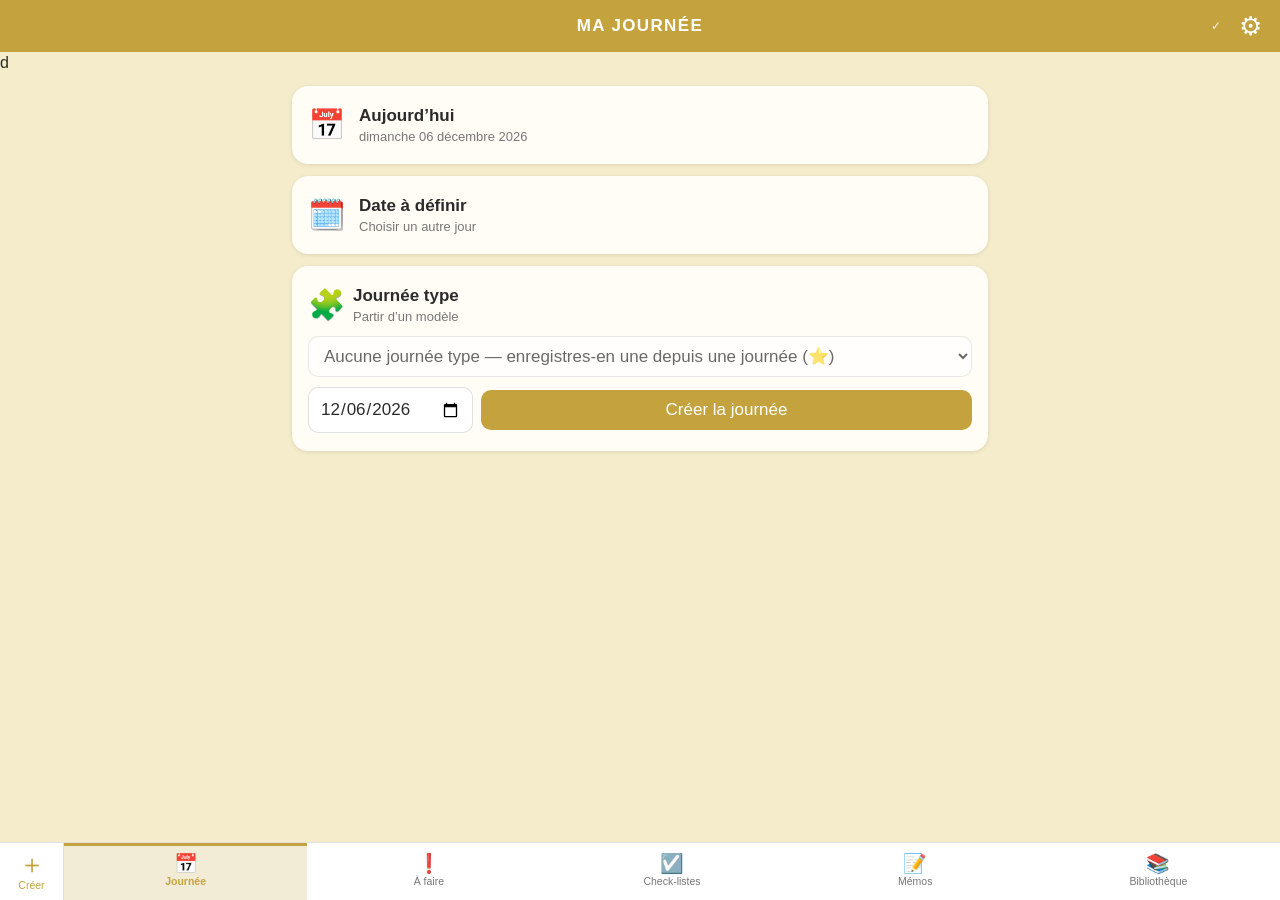
==== index.html @ e8f4a8d2 "AppliMémo 1.1.2 : mise en forme du texte, mémos vocaux, « à la demande », menu ＋ Créer - Bandeau : l" ====
d
<!DOCTYPE html>
<html lang="fr" data-theme="auto">

<head>
  <meta charset="utf-8">
  <meta name="viewport" content="width=device-width, initial-scale=1, viewport-fit=cover">
  <title>AppliMémo</title>
  <link rel="manifest" href="manifest.webmanifest">
  <meta name="theme-color" content="#c4a33f">
  <meta name="apple-mobile-web-app-capable" content="yes">
  <meta name="mobile-web-app-capable" content="yes">
  <meta name="apple-mobile-web-app-title" content="AppliMémo">
  <meta name="apple-mobile-web-app-status-bar-style" content="default">
  <link rel="apple-touch-icon" href="icons/icon-192.png">
  <link rel="icon" href="icons/icon-192.png">
  <link rel="stylesheet" href="styles.css">
</head>

<body>
  <header class="topbar">
    <div class="top-row">
      <button id="btn-back" class="icon-btn" aria-label="Retour" hidden>‹</button>
      <h1 id="view-title" role="button" tabindex="0" aria-label="Replier ou déplier l’en-tête">MA JOURNÉE</h1>
      <span id="save-state" class="save-state" aria-live="polite"></span>
      <button id="btn-gear" class="icon-btn gear" aria-label="Préférences">⚙︎</button>
    </div>
    <div id="top-sub" class="top-sub" hidden></div>
    <div class="top-row2">
      <div id="top-actions" class="top-actions" hidden></div>
      <div id="fmt-bar" class="fmt-bar" role="toolbar" aria-label="Mise en forme du texte" hidden></div>
      <i class="vsep"></i>
      <button id="btn-fmt" class="icon-btn fmt-toggle" aria-label="Afficher la mise en forme du texte"
        aria-expanded="false">▴</button>
    </div>
    <div id="fmt-pop" class="fmt-pop" hidden></div>
  </header>

  <main id="app"></main>

  <nav class="tabbar" id="tabbar">
    <button id="tab-add" class="tab-plus" aria-label="Créer"><span>＋</span>Créer</button>
    <button data-view="journee"><span>📅</span>Journée</button>
    <button data-view="afaire"><span>❗</span>À faire</button>
    <button data-view="checklists"><span>☑️</span>Check-listes</button>
    <button data-view="memos"><span>📝</span>Mémos</button>
    <button data-view="biblio"><span>📚</span>Bibliothèque</button>
  </nav>

  <div id="print-root"></div>

  <div id="pop" class="pop-back" hidden></div>
  <div id="sheet" class="sheet" hidden></div>
  <div id="toast" class="toast" hidden></div>
  <input type="file" id="file-import" accept="application/json,.json" hidden>

  <script src="core.js"></script>
  <script src="vault.js"></script>
  <script src="app.js"></script>
  <script src="rich.js"></script>
  <script src="journee.js"></script>
  <script src="lists.js"></script>
  <script src="notes.js"></script>
  <script src="voice.js"></script>
  <script src="quickadd.js"></script>
  <script src="library.js"></script>
  <script src="settings.js"></script>
  <script src="main.js"></script>
</body>

</html>
---- styles.css ----
:root {
  --bg: #f5eccb;
  --card: #fffdf6;
  --ink: #2b2b2b;
  --muted: #777;
  --gold: #c4a33f;
  --blue: #2b8cbd;
  --red: #c0392b;
  --green: #2ecc71;
  --line: rgba(0, 0, 0, .12);
  --tabh: 58px;
  --top: 52px;
}
* { box-sizing: border-box; -webkit-tap-highlight-color: transparent; }
html, body { margin: 0; height: 100%; }
body {
  font: 16px/1.4 -apple-system, BlinkMacSystemFont, "Segoe UI", Roboto, sans-serif;
  background: var(--bg); color: var(--ink);
  padding-top: calc(var(--top) + env(safe-area-inset-top));
  padding-bottom: calc(var(--tabh) + env(safe-area-inset-bottom) + 12px);
  overscroll-behavior-y: none;
}
button { font: inherit; cursor: pointer; border: 0; border-radius: 10px; background: #e6e6e6; color: var(--ink); padding: 8px 12px; min-height: 40px; }
button:active { filter: brightness(.92); }
input, textarea, select { font: inherit; color: inherit; width: 100%; border: 1px solid var(--line); border-radius: 10px; background: #fff; padding: 9px 11px; }
textarea { resize: vertical; min-height: 120px; }

.topbar {
  position: fixed; top: 0; left: 0; right: 0; z-index: 20;
  height: calc(var(--top) + env(safe-area-inset-top)); padding-top: env(safe-area-inset-top);
  background: var(--gold); color: #fff; display: flex; align-items: center; gap: 10px; padding-inline: 10px;
}
.topbar h1 { margin: 0; font-size: 17px; letter-spacing: .08em; flex: 1; }
.topbar .icon-btn { background: transparent; color: #fff; font-size: 22px; padding: 4px 10px; }
.save-state { font-size: 12px; opacity: .85; }

.tabbar {
  position: fixed; bottom: 0; left: 0; right: 0; z-index: 20; display: flex;
  height: calc(var(--tabh) + env(safe-area-inset-bottom)); padding-bottom: env(safe-area-inset-bottom);
  background: #fff; border-top: 1px solid var(--line);
}
.tabbar button { flex: 1; background: transparent; border-radius: 0; font-size: 11px; display: flex; flex-direction: column; align-items: center; justify-content: center; gap: 1px; color: var(--muted); }
.tabbar button span { font-size: 19px; line-height: 1; }
.tabbar button.on { color: var(--gold); font-weight: 600; }

#app { max-width: 720px; margin: 0 auto; padding: 12px; }

/* --- Entête de journée --- */
.day-head { background: var(--card); border-radius: 14px; padding: 12px; margin-bottom: 12px; box-shadow: 0 1px 3px rgba(0,0,0,.08); }
.date-label { color: #555; font-size: 14px; margin: 0 0 6px; text-transform: capitalize; }
.row { display: flex; gap: 8px; align-items: center; }
.row.wrap { flex-wrap: wrap; }
.grow { flex: 1; min-width: 0; }
.btn-gold { background: var(--gold); color: #fff; }
.btn-blue { background: var(--blue); color: #fff; }
.btn-red { background: var(--red); color: #fff; }
.btn-green { background: var(--green); color: #fff; }
.actions { margin-top: 10px; }
.actions button { flex: 1; }

/* --- Blocs --- */
.bloc { border-radius: 14px; margin-bottom: 10px; overflow: hidden; box-shadow: 0 1px 3px rgba(0,0,0,.1); transition: box-shadow .15s; }
.bloc.dragging { box-shadow: 0 8px 20px rgba(0,0,0,.3); opacity: .92; position: relative; z-index: 5; }
.bloc-head { display: flex; align-items: center; gap: 4px; padding: 6px; }
.bloc-head button { background: rgba(255,255,255,.55); min-width: 38px; padding: 6px; }
.bloc-head .handle { touch-action: none; cursor: grab; }
.bloc-head .time { min-width: 56px; font-variant-numeric: tabular-nums; font-size: 14px; }
.bloc-head input.titre { flex: 1; min-width: 0; background: rgba(255,255,255,.7); font-weight: 600; }
.bloc-body { padding: 0 8px 10px; }
.bloc-body .tools { display: flex; gap: 6px; flex-wrap: wrap; margin-bottom: 8px; }
.bloc-body .tools > * { flex: 1; min-width: 110px; }
.bloc-body textarea { background: rgba(255,255,255,.8); min-height: 160px; }
.chip { display: inline-block; font-size: 12px; padding: 1px 8px; border-radius: 99px; background: rgba(0,0,0,.08); margin-left: 6px; }

.empty { text-align: center; color: var(--muted); padding: 30px 10px; }

/* --- Listes (à faire, mémo, journées, thèmes) --- */
.card { background: var(--card); border-radius: 14px; padding: 10px 12px; margin-bottom: 10px; box-shadow: 0 1px 3px rgba(0,0,0,.08); }
.todo { display: flex; gap: 10px; align-items: center; }
.todo input[type=checkbox] { width: 24px; height: 24px; flex: none; accent-color: var(--green); }
.todo input[type=text] { border: 0; background: transparent; padding: 6px 4px; }
.todo.done input[type=text] { text-decoration: line-through; color: var(--muted); }
.prio { flex: none; min-width: 38px; padding: 4px; font-weight: 700; background: #eee; }
.prio[data-p="1"] { background: #ffe0b2; color: #e67e22; }
.prio[data-p="2"] { background: #ffcdd2; color: var(--red); }
.h2 { font-size: 13px; text-transform: uppercase; letter-spacing: .06em; color: var(--muted); margin: 16px 4px 6px; }
.item { display: flex; align-items: center; gap: 8px; }
.meta { color: var(--muted); font-size: 13px; }
.dot { width: 14px; height: 14px; border-radius: 50%; flex: none; border: 1px solid var(--line); }
.search { margin-bottom: 10px; }

/* --- Feuille modale --- */
.sheet { position: fixed; inset: 0; z-index: 40; background: rgba(0,0,0,.4); display: flex; align-items: flex-end; justify-content: center; }
.sheet[hidden], .toast[hidden] { display: none; }
.sheet-card { background: #fff; width: 100%; max-width: 560px; border-radius: 18px 18px 0 0; padding: 16px 16px calc(16px + env(safe-area-inset-bottom)); max-height: 85vh; overflow: auto; }
.sheet-card h3 { margin: 0 0 12px; }
.sheet-card .btn-list { display: flex; flex-direction: column; gap: 8px; }
.swatches { display: flex; flex-wrap: wrap; gap: 12px; margin: 6px 0 14px; }
.swatch { width: 46px; height: 46px; border-radius: 50%; border: 3px solid transparent; padding: 0; }
.swatch.on { border-color: #333; }

.toast { position: fixed; z-index: 50; left: 50%; transform: translateX(-50%); bottom: calc(var(--tabh) + env(safe-area-inset-bottom) + 14px); background: #333; color: #fff; padding: 10px 14px; border-radius: 12px; display: flex; gap: 12px; align-items: center; max-width: 92vw; }
.toast button { background: transparent; color: var(--gold); padding: 2px 6px; min-height: 0; font-weight: 700; }


/* --- Ajouts v1.1.1 : mémos, bibliothèque, préférences --- */
.topbar .gear { font-size: 26px; padding: 0 8px; line-height: 1; }
a { color: inherit; }
a.btn { display: inline-flex; align-items: center; justify-content: center; text-decoration: none; background: #e6e6e6; color: var(--ink); border-radius: 10px; padding: 8px 12px; min-height: 40px; }
.card h3 { margin: 0 0 8px; font-size: 16px; }
.form label { display: block; font-size: 13px; color: var(--muted); margin-bottom: 8px; }
.form label input, .form label textarea { margin-top: 3px; color: var(--ink); }
.form .third { display: inline-block; width: calc(33.3% - 6px); }
.titre-big { font-size: 18px; font-weight: 700; }
.note-head { position: relative; }
.tags { display: flex; flex-wrap: wrap; gap: 6px; margin-top: 6px; }
.tags:empty { display: none; }
a.chip, button.chip { text-decoration: none; color: inherit; min-height: 0; background: rgba(120,120,120,.18); padding: 2px 9px; margin-left: 0; font-size: 13px; }
.bloc a.chip { color: #2b2b2b; }
.bar { height: 6px; border-radius: 3px; background: rgba(0,0,0,.1); margin-top: 4px; overflow: hidden; }
.bar i { display: block; height: 100%; background: var(--green); transition: width .2s; }

.tiles { display: grid; grid-template-columns: repeat(2, 1fr); gap: 10px; margin-bottom: 6px; }
.tile { background: var(--card); border-radius: 14px; padding: 14px 12px; text-decoration: none; display: flex; flex-direction: column; gap: 2px; box-shadow: 0 1px 3px rgba(0,0,0,.08); }
.tile .ti { font-size: 26px; }
.lrow { display: flex; align-items: center; gap: 10px; text-decoration: none; padding: 10px 12px; border-radius: 12px; background: var(--card); margin-bottom: 8px; box-shadow: 0 1px 3px rgba(0,0,0,.06); }
.tree .lrow { margin: 0 0 6px; box-shadow: none; background: transparent; border-bottom: 1px solid var(--line); border-radius: 0; }
.lrow input[type=checkbox] { width: 22px; height: 22px; flex: none; accent-color: var(--gold); }
details.tree { background: var(--card); border-radius: 14px; margin-bottom: 10px; box-shadow: 0 1px 3px rgba(0,0,0,.08); }
details.tree details.tree { box-shadow: none; margin: 0 0 0 10px; background: transparent; }
details.tree > summary { list-style: none; display: flex; align-items: center; gap: 8px; padding: 12px; cursor: pointer; font-weight: 600; }
details.tree > summary::-webkit-details-marker { display: none; }
details.tree > summary::before { content: '▸'; color: var(--muted); transition: transform .15s; }
details.tree[open] > summary::before { transform: rotate(90deg); }
details.tree > summary > span:first-of-type { flex: 1; }
details.tree > :not(summary) { padding-inline: 8px; }
button.mini { min-height: 0; padding: 2px 8px; font-size: 12px; }
.empty.small { padding: 8px; font-size: 14px; }
.selbar { position: fixed; left: 0; right: 0; bottom: calc(var(--tabh) + env(safe-area-inset-bottom)); z-index: 15; display: flex; gap: 8px; align-items: center;
  padding: 10px 14px; background: var(--card); border-top: 1px solid var(--line); box-shadow: 0 -2px 8px rgba(0,0,0,.12); }
.selbar[hidden] { display: none; }
.grid { display: grid; grid-template-columns: repeat(auto-fill, minmax(104px, 1fr)); gap: 6px; }
.ph { padding: 0; aspect-ratio: 1; overflow: hidden; border-radius: 10px; background: rgba(120,120,120,.15); }
.ph img { width: 100%; height: 100%; object-fit: cover; display: block; }
img.big { width: 100%; max-height: 60vh; object-fit: contain; border-radius: 10px; background: #000; }
.bday-banner { display: block; text-decoration: none; background: #fff3b0; color: #2b2b2b; }
.sheet-card .btn-list .meta { margin-left: 6px; }

/* --- Thèmes : data-theme = auto | light | dark --- */
:root[data-theme=dark] { --bg: #1d1b16; --card: #2a2720; --ink: #eee; --muted: #aaa; --line: rgba(255,255,255,.16); }
:root[data-theme=dark] button, :root[data-theme=dark] a.btn { background: #3a372f; color: #eee; }
:root[data-theme=dark] input, :root[data-theme=dark] textarea, :root[data-theme=dark] select { background: #1f1d18; }
:root[data-theme=dark] .tabbar, :root[data-theme=dark] .sheet-card { background: #26231d; }
:root[data-theme=dark] .bloc, :root[data-theme=dark] .bloc input, :root[data-theme=dark] .bloc textarea, :root[data-theme=dark] .bloc button { color: #2b2b2b; }
:root[data-theme=dark] .bday-banner { background: #5a4d12; color: #fff; }
@media (prefers-color-scheme: dark) {
  :root[data-theme=auto] { --bg: #1d1b16; --card: #2a2720; --ink: #eee; --muted: #aaa; --line: rgba(255,255,255,.16); }
  :root[data-theme=auto] button, :root[data-theme=auto] a.btn { background: #3a372f; color: #eee; }
  :root[data-theme=auto] input, :root[data-theme=auto] textarea, :root[data-theme=auto] select { background: #1f1d18; }
  :root[data-theme=auto] .tabbar, :root[data-theme=auto] .sheet-card { background: #26231d; }
  :root[data-theme=auto] .bloc, :root[data-theme=auto] .bloc input, :root[data-theme=auto] .bloc textarea, :root[data-theme=auto] .bloc button { color: #2b2b2b; }
  :root[data-theme=auto] .bday-banner { background: #5a4d12; color: #fff; }
}
:root[data-theme] .btn-gold { background: var(--gold); color: #fff; } :root[data-theme] .btn-blue { background: var(--blue); color: #fff; }
:root[data-theme] .btn-red { background: var(--red); color: #fff; } :root[data-theme] .btn-green { background: var(--green); color: #fff; }
:root[data-theme] .tabbar button { background: transparent; } :root[data-theme] .topbar .icon-btn { background: transparent; color: #fff; }
:root[data-theme] .bloc-head button { background: rgba(255,255,255,.55); }
:root[data-theme] .bloc a.chip { background: rgba(0,0,0,.08); }

/* --- Impression / export PDF --- */
#print-root { display: none; }
@media print {
  body > *:not(#print-root) { display: none !important; }
  html, body { background: #fff !important; color: #000 !important; padding: 0 !important; }
  #print-root { display: block; font: 12pt/1.4 -apple-system, "Helvetica Neue", Arial, sans-serif; }
  .pj { break-before: page; } .pj:first-child { break-before: auto; }
  .pj h2 { font-size: 18pt; border-bottom: 2px solid #c4a33f; padding-bottom: 4px; }
  .pj h3 { font-size: 13pt; margin: 14px 0 4px; color: #555; }
  .pj pre, .pj .rich { white-space: pre-wrap; font: inherit; margin: 4px 0 0; }
  .pb { border-left: 6px solid #ccc; padding: 4px 10px; margin: 8px 0; break-inside: avoid; }
  .pl { list-style: none; padding: 0; } .pl li { margin: 5px 0; break-inside: avoid; }
  .pj table { width: 100%; border-collapse: collapse; } .pj td { padding: 4px 8px; border-bottom: 1px solid #ddd; vertical-align: top; }
  .pg { display: grid; grid-template-columns: repeat(3, 1fr); gap: 8px; } .pg figure { margin: 0; break-inside: avoid; } .pg img { width: 100%; }
}

/* --- Bandeau supérieur en 2 lignes : titre + barre d'actions contextuelle --- */
body { padding-top: var(--toph, calc(52px + env(safe-area-inset-top))); }
.topbar { display: block; height: auto; padding: env(safe-area-inset-top) 0 0; }
.top-row { display: flex; align-items: center; gap: 10px; height: 52px; padding-inline: 10px; }
.top-row h1 { flex: none; white-space: nowrap; }
.top-row .save-state { margin-left: auto; }
.top-row2 { display: flex; align-items: center; gap: 6px; padding: 0 10px 8px; min-height: 42px; overflow: hidden; }
.top-actions, .fmt-bar { display: flex; align-items: center; gap: 6px; flex: 1 1 auto; min-width: 0; overflow-x: auto; scrollbar-width: none; }
.top-actions::-webkit-scrollbar { display: none; }
.top-actions[hidden] { display: none; }
:root[data-theme] .top-actions button { flex: none; background: rgba(255,255,255,.24); color: #fff; min-height: 34px; padding: 4px 11px; font-size: 13px; white-space: nowrap; }
:root[data-theme] .top-actions button.danger { background: rgba(192,57,43,.9); }
.top-actions span { margin-right: 4px; }
.tabbar button { font-size: 10.5px; padding-inline: 2px; }

/* --- À faire : détail déroulant --- */
.card.todo { display: block; }
.trow { display: flex; gap: 8px; align-items: center; }
.arrow { flex: none; min-width: 38px; padding: 4px; }
.arrow.has { color: var(--gold); font-weight: 700; }
.todo-note { margin-top: 8px; min-height: 90px; }
.todo-peek { font-size: 12px; color: var(--muted); padding: 2px 4px 0 36px; cursor: pointer; overflow: hidden; text-overflow: ellipsis; white-space: nowrap; }

/* --- Check-listes : lignes compactes en colonnes --- */
.cl-bar { display: flex; gap: 6px; align-items: center; }
.seg { display: inline-flex; }
.seg button { min-height: 30px; padding: 2px 11px; border-radius: 0; }
.seg button:first-child { border-radius: 8px 0 0 8px; } .seg button:last-child { border-radius: 0 8px 8px 0; }
:root[data-theme] .seg button.on { background: var(--gold); color: #fff; }
.cl-grid { display: grid; grid-auto-flow: column; grid-template-rows: repeat(var(--rows), 28px); grid-template-columns: repeat(var(--cols), minmax(0, 1fr));
  column-gap: 14px; padding: 2px 8px; border-radius: 10px; background-color: var(--card);
  background-image: repeating-linear-gradient(to bottom, transparent 0 27px, var(--line) 27px 28px); box-shadow: 0 1px 3px rgba(0,0,0,.08); }
.cl-row { display: flex; align-items: center; gap: 6px; height: 28px; font-size: 13px; min-width: 0; }
.cl-row input[type=checkbox] { width: 16px; height: 16px; padding: 0; border: 0; flex: none; accent-color: var(--green); }
.cl-t { flex: 1; min-width: 0; overflow: hidden; text-overflow: ellipsis; white-space: nowrap; cursor: pointer; }
.cl-row.done .cl-t { text-decoration: line-through; color: var(--muted); }

/* --- Fenêtre centrale sur fond flou --- */
.pop-back { position: fixed; inset: 0; z-index: 60; display: flex; align-items: center; justify-content: center; padding: 16px;
  background: rgba(0,0,0,.25); -webkit-backdrop-filter: blur(8px); backdrop-filter: blur(8px); }
.pop-back[hidden] { display: none; }
.pop-card { background: var(--card); color: var(--ink); border-radius: 14px; padding: 16px; max-width: min(86vw, 340px); box-shadow: 0 8px 30px rgba(0,0,0,.35); cursor: pointer; }
.pop-text { white-space: pre-wrap; word-break: break-word; font-size: 15px; }
.pop-tools { display: flex; gap: 8px; margin-top: 12px; justify-content: flex-end; cursor: default; }
.pop-edit { min-height: 80px; width: 280px; max-width: 100%; }

/* --- Bibliothèque : taille dégressive + retrait progressif --- */
details.tree > summary { font-size: 16px; font-weight: 700; }
details.tree details.tree { margin: 0 0 0 14px; }
details.tree details.tree > summary { font-size: 14px; font-weight: 600; padding: 9px 10px; }
details.tree details.tree details.tree { margin-left: 12px; }
details.tree details.tree details.tree > summary { font-size: 13px; }
details.tree > .lrow { font-size: 14px; margin-left: 6px; }
details.tree > .lrow .meta { font-size: 12px; }
details.tree details.tree > .lrow { font-size: 13px; margin-left: 12px; padding: 7px 10px; }
details.tree details.tree > .lrow .meta { font-size: 11px; }
details.tree details.tree > .lrow > span:first-child { font-size: 12px; }
details.tree > .tags .chip { font-size: 13px; }

/* --- Retouches --- */
.empty.small { margin: 0; padding: 6px 8px 10px; }
.top-actions, .fmt-bar { -webkit-mask-image: linear-gradient(to right, #000 calc(100% - 28px), transparent); mask-image: linear-gradient(to right, #000 calc(100% - 28px), transparent); padding-right: 24px; }
:root[data-theme] .top-actions button { padding: 4px 9px; font-size: 12.5px; }

/* --- Code couleur d'archivage : bandeau vertical à gauche --- */
.k-never { --kc: #d63031; } .k-year { --kc: #e67e22; } .k-month { --kc: #2b8cbd; } .k-week { --kc: #95a5a6; }
.kc { border-left: 7px solid var(--kc); }
.kdot { display: inline-block; width: 12px; height: 12px; border-radius: 50%; background: var(--kc); flex: none; box-shadow: 0 0 0 2px rgba(255,255,255,.7); }
:root[data-theme] .keepopt { display: flex; align-items: center; gap: 12px; text-align: left; padding: 10px 12px; }
.card.todo.kc { padding-left: 12px; }
.tree .lrow.kc { border-left-width: 5px; border-radius: 0; }
details.tree details.tree .lrow.kc { border-left-width: 4px; }

/* --- Journée : écran d'ouverture ; choix de durée à la sauvegarde --- */
.choose { display: flex; flex-direction: column; gap: 12px; }
.bigcard { display: flex; align-items: center; gap: 14px; width: 100%; text-align: left; padding: 18px 16px; min-height: 72px; border-radius: 16px;
  background: var(--card); color: var(--ink); box-shadow: 0 1px 4px rgba(0,0,0,.1); font-size: 17px; }
.bigcard.col { flex-direction: column; align-items: stretch; gap: 10px; cursor: default; }
.bigcard .bi { font-size: 30px; }
:root[data-theme] .bigcard { background: var(--card); color: var(--ink); }
.resume { text-align: center; color: var(--muted); padding: 8px; }
.keeppick { display: flex; align-items: center; gap: 10px; padding: 10px 12px; margin-bottom: 6px; border-radius: 10px; background: rgba(120,120,120,.1); font-size: 15px !important; color: var(--ink) !important; }
.keeppick input { width: 20px; height: 20px; margin: 0; flex: none; accent-color: var(--kc); }

/* --- Journée : titre coloré selon la durée d'archivage (gris = 1 semaine, etc.) --- */
.day-title { margin: 0; font-size: 24px; line-height: 1.2; color: var(--kc); color: color-mix(in srgb, var(--kc) 82%, #000); }
.day-head .date-label { margin: 2px 0 6px; font-size: 13px; color: var(--muted); }
.day-head .meta { margin: 0 0 6px; }

/* --- Texte enrichi : éditeur .rte (remplace les <textarea> des textes longs) --- */
.rte { position: relative; min-height: 160px; border: 1px solid var(--line); border-radius: 10px; background: #fff; padding: 9px 11px;
  white-space: pre-wrap; overflow-wrap: anywhere; outline: none; -webkit-user-select: text; user-select: text; }
.rte:focus { border-color: var(--gold); box-shadow: 0 0 0 2px rgba(196,163,63,.25); }
.rte.is-empty::before { content: attr(data-ph); position: absolute; left: 11px; right: 11px; color: #999; pointer-events: none; }
.rte.big { min-height: 55vh; }
.rte.todo-note { margin-top: 8px; min-height: 90px; }
.rte ul, .rte ol, .rich ul, .rich ol { margin: 2px 0; padding-left: 24px; white-space: normal; }
.rich { white-space: pre-wrap; margin: 4px 0 0; overflow-wrap: anywhere; }
:root[data-theme=dark] .rte { background: #1f1d18; }
@media (prefers-color-scheme: dark) { :root[data-theme=auto] .rte { background: #1f1d18; } }
:root[data-theme] .bloc-body .rte { background: rgba(255,255,255,.8); color: #2b2b2b; }

/* --- Barre de mise en forme (▾ dans le bandeau du haut) --- */
.fmt-toggle { flex: none; font-size: 18px !important; padding: 0 8px !important; min-height: 34px; }
.fmt-bar::-webkit-scrollbar { display: none; }
.fmt-bar[hidden], .fmt-pop[hidden] { display: none; }
:root[data-theme] .fmt-bar button { flex: none; background: rgba(255,255,255,.24); color: #fff; min-height: 34px; padding: 4px 9px; font-size: 12.5px; white-space: nowrap; }
.fmt-bar span { margin-right: 4px; display: inline-block; min-width: 1em; text-align: center; }
.vsep { flex: none; width: 1px; height: 22px; background: rgba(255,255,255,.55); }
.fmt-pop { position: absolute; top: 100%; left: 6px; margin-top: 2px; z-index: 30; display: flex; flex-wrap: wrap; gap: 6px; max-width: calc(100vw - 12px);
  background: var(--card); color: var(--ink); border-radius: 12px; padding: 8px; box-shadow: 0 6px 22px rgba(0,0,0,.3); }
:root[data-theme] .fmt-pop button { min-height: 36px; padding: 4px 12px; background: rgba(127,127,127,.2); color: var(--ink); }
:root[data-theme] .fmt-pop button.sw { width: 36px; padding: 0; border-radius: 50%; border: 2px solid rgba(127,127,127,.5); }

/* Ligne du bas du bandeau : boutons <-> mise en forme (monte à l'ouverture, redescend à la fermeture) */
.vsep { margin-left: auto; }
.fmt-bar .vsep { margin-left: 0; }
.fmt-bar::-webkit-scrollbar, .top-actions::-webkit-scrollbar { display: none; }
@keyframes fmt-up { from { transform: translateY(100%); opacity: 0; } to { transform: none; opacity: 1; } }
@keyframes fmt-down { from { transform: translateY(-100%); opacity: 0; } to { transform: none; opacity: 1; } }
.fmt-bar.anim { animation: fmt-up .2s ease-out; }
.top-actions.anim { animation: fmt-down .2s ease-out; }
@media (prefers-reduced-motion: reduce) { .fmt-bar.anim, .top-actions.anim { animation: none; } }

/* Onglet actif de la barre du bas : fond en surbrillance */
.tabbar button.on { background: rgba(196,163,63,.22); box-shadow: inset 0 3px 0 var(--gold); }
:root[data-theme] .tabbar button.on { background: rgba(196,163,63,.22); }

/* Titre cliquable : replie la 1re carte de la page (fold 1), puis aussi la ligne de boutons sous le titre (fold 2) */
.topbar h1 { -webkit-user-select: none; user-select: none; }
.topbar h1.foldable { cursor: pointer; }
body[data-hide-card] #app > :first-child { display: none; }
body[data-hide-row] .top-row2 { display: none; }
.top-row2[hidden], .top-row2 [hidden] { display: none !important; }

/* Titre centré dans la ligne du haut (retour à gauche, ✓ et roue à droite) */
.top-row { position: relative; }
.top-row h1 { position: absolute; left: 50%; top: 50%; transform: translate(-50%, -50%); max-width: calc(100% - 150px); overflow: hidden; text-overflow: ellipsis; text-align: center; }

/* Ligne 1a déployée (appui long sur le titre) : grille de 2 à 3 boutons par ligne, rien de rogné */
.top-row2.expanded { align-items: flex-start; }
.top-actions.expanded, .fmt-bar.expanded { display: grid; grid-template-columns: repeat(var(--cols, 3), minmax(0, 1fr)); overflow: visible; -webkit-mask-image: none; mask-image: none; padding-right: 0; animation: unfold .2s ease-out; }
:root[data-theme] .top-actions.expanded button, :root[data-theme] .fmt-bar.expanded button { width: 100%; white-space: normal; line-height: 1.15; text-align: left; }
.top-row2.expanded .vsep { margin-top: 6px; }
.top-row2.expanded .fmt-toggle { margin-top: 0; }
@keyframes unfold { from { clip-path: inset(0 0 75% 0); } to { clip-path: inset(0); } }
@media (prefers-reduced-motion: reduce) { .top-actions.expanded, .fmt-bar.expanded { animation: none; } }
.fmt-bar.expanded .vsep { display: none; }
.topbar h1 { -webkit-touch-callout: none; }

/* Nom de l'élément en cours, petit et noir juste sous le titre (visible quand la 1re carte est repliée) */
.top-row h1 { line-height: 24px; transition: top .12s; }
/* Titre (24 px) + nom (14 px) = 38 px centrés dans la ligne de 52 px : 7 px au-dessus, 7 px entre le nom et la ligne 1, et le nom colle au titre */
.top-sub { position: absolute; left: 0; right: 0; top: calc(env(safe-area-inset-top) + 31px); padding: 0 70px; text-align: center; font-size: 12px; line-height: 14px; height: 14px; font-weight: 600; color: color-mix(in srgb, var(--kc, #000) 78%, #000); overflow: hidden; text-overflow: ellipsis; white-space: nowrap; pointer-events: none; }
body[data-sub] .top-row h1 { top: calc(50% - 7px); }
.top-sub[hidden] { display: none; }

/* --- Mémos vocaux --- */
.vrec { display: flex; align-items: center; gap: 12px; }
#v-rec { flex: 1; min-height: 52px; font-size: 17px; font-weight: 600; background: var(--gold); color: #fff; }
:root[data-theme] #v-rec { background: var(--gold); color: #fff; }
:root[data-theme] #v-rec.recording { background: var(--red); animation: vpulse 1.2s infinite; }
@keyframes vpulse { 50% { filter: brightness(1.25); } }
.vtimer { font-variant-numeric: tabular-nums; font-size: 20px; min-width: 3.2em; text-align: right; }
.vitem audio { width: 100%; margin-top: 6px; }
.vtitle { text-align: left; background: transparent !important; padding: 0; min-height: 0; font-weight: 600; font-size: 16px; color: var(--ink) !important; }

/* --- « À la demande » : pastille arc-en-ciel --- */
.k-ondemand { --kc: #8e44ad; }
.kdot.k-ondemand { background: conic-gradient(#e74c3c, #f39c12, #f1c40f, #2ecc71, #3498db, #9b59b6, #e74c3c); }
.kc.k-ondemand { border-left-color: transparent; border-image: linear-gradient(to bottom, #e74c3c, #f39c12, #f1c40f, #2ecc71, #3498db, #9b59b6) 1; }

/* --- Onglet « + » (à gauche de la barre du bas) et son menu --- */
.tabbar .tab-plus span { font-size: 26px; font-weight: 300; }
:root[data-theme] .tabbar .tab-plus { flex: 0 0 64px; border-right: 1px solid var(--line); color: var(--gold); }
.qa-list { margin: -4px 0 -6px; }
.qa-h { font-size: 12px; font-weight: 700; letter-spacing: .06em; text-transform: uppercase; color: var(--muted); padding: 10px 2px 2px; }
.qa-sec:first-child .qa-h { padding-top: 0; }
:root[data-theme] .qa-row { display: flex; align-items: center; gap: 10px; width: 100%; min-height: 0; padding: 7px 4px; border-radius: 0; background: transparent; color: var(--ink);
  text-align: left; font-size: 15px; border-bottom: 1px solid var(--line); }
.qa-row span { width: 1.4em; text-align: center; flex: none; }
.qa-row:active { background: rgba(127,127,127,.15); }
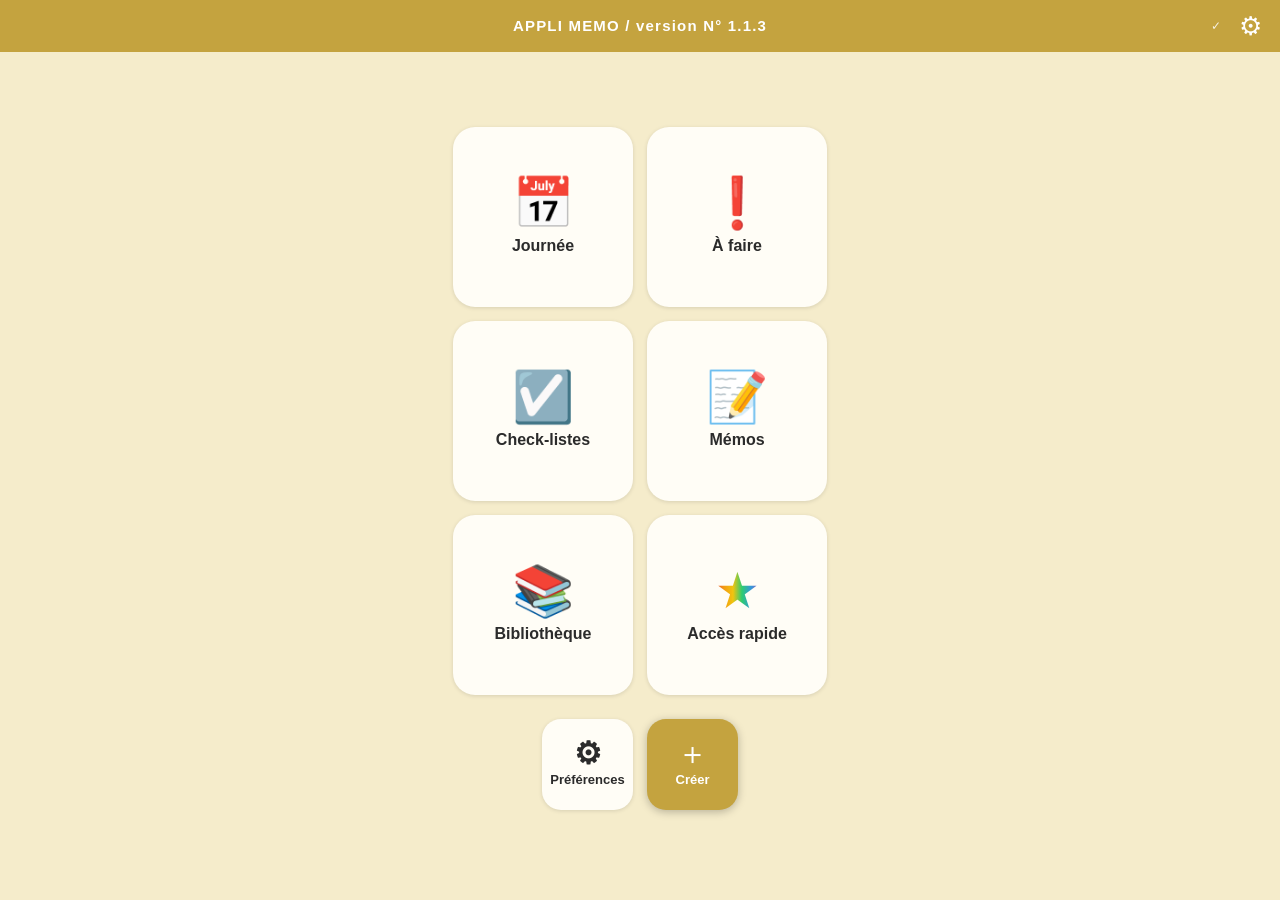
==== commit fcc0c04a: "AppliMémo 1.1.3 : page MENU d'accueil, À faire par durées/thématiques, Accès rapide filtrable, check" ====
--- a/index.html
+++ b/index.html
@@ -1,4 +1,3 @@
-d
 <!DOCTYPE html>
 <html lang="fr" data-theme="auto">
 
@@ -33,6 +32,7 @@
       <button id="btn-fmt" class="icon-btn fmt-toggle" aria-label="Afficher la mise en forme du texte"
         aria-expanded="false">▴</button>
     </div>
+    <div id="filter-rows" class="filter-rows" hidden></div>
     <div id="fmt-pop" class="fmt-pop" hidden></div>
   </header>
 
--- a/styles.css
+++ b/styles.css
@@ -200,6 +200,21 @@
 
 /* --- À faire : détail déroulant --- */
 .card.todo { display: block; }
+.lvl-tile { border: 0; font: inherit; color: inherit; text-align: left; min-height: 0; cursor: pointer; background: var(--card); }
+.todo-note-row.latest { background: #f3d76a; }   /* la dernière note : fond jaune marqué */
+.lvl-pick { margin-bottom: 8px; }
+.lvl-pick .chip { min-height: 30px; padding: 4px 10px; }
+.lvl-pick .chip.on { background: #f3d76a; font-weight: 600; }
+/* tâches (dans une note) : cartes compactes, ~40 % plus petites, moins d'espace entre elles */
+.card.todo { padding: 3px 8px; margin-bottom: 5px; border-radius: 10px; }
+.card.todo .trow { gap: 6px; }
+.card.todo input[type=checkbox] { width: 18px; height: 18px; }
+.card.todo input[type=text] { padding: 2px 4px; font-size: 14.5px; }
+.card.todo button { min-height: 26px; padding: 2px 8px; font-size: 13px; }
+.card.todo .prio { min-width: 30px; }
+.card.todo .arrow { min-width: 30px; }
+.card.todo .todo-note, .card.todo .rte.todo-note { margin-top: 4px; min-height: 60px; }
+.card.todo .todo-peek { padding-left: 26px; font-size: 11.5px; }
 .trow { display: flex; gap: 8px; align-items: center; }
 .arrow { flex: none; min-width: 38px; padding: 4px; }
 .arrow.has { color: var(--gold); font-weight: 700; }
@@ -365,3 +380,233 @@
   text-align: left; font-size: 15px; border-bottom: 1px solid var(--line); }
 .qa-row span { width: 1.4em; text-align: center; flex: none; }
 .qa-row:active { background: rgba(127,127,127,.15); }
+
+/* --- Bibliothèque : « 1/2 » discret en haut à droite, étoile arc-en-ciel de l'onglet Accès rapide --- */
+.tabbar button .ic { position: relative; display: inline-block; }
+.tabbar button .pg { position: absolute; top: -4px; left: 100%; margin-left: 1px; font-size: 8.5px; line-height: 1; opacity: .65; font-weight: 500; white-space: nowrap; }
+.tabbar button .rb-star { font-weight: 400; background: linear-gradient(90deg, #e74c3c, #f39c12, #f1c40f, #2ecc71, #3498db, #9b59b6); -webkit-background-clip: text; background-clip: text; color: transparent; -webkit-text-fill-color: transparent; }
+
+.lvl-tiles { grid-template-columns: repeat(6, 1fr); }   /* 3 cases sur la 1re ligne, 2 sur la 2e */
+.lvl-tiles .lvl-tile { grid-column: span 2; position: relative; }
+.lvl-tiles .lvl-tile:nth-child(n+4) { grid-column: span 3; }
+.lvl-tile .keep-hint { position: absolute; top: 8px; right: 9px; font-size: 10px; color: var(--muted); opacity: .8; }
+
+/* --- À faire : fenêtre d'un niveau --- */
+.theme-title { font-size: 15px; font-weight: 600; color: var(--muted); margin: 0 2px 8px; }
+.top-actions button.on { background: #fff !important; color: var(--gold) !important; font-weight: 700; }
+.top-actions button { -webkit-touch-callout: none; user-select: none; -webkit-user-select: none; }
+.card.todo .info { min-width: 30px; padding: 2px 6px; background: #eee; color: var(--muted); font-size: 15px; }
+
+/* --- À faire : pastille du titre, petites cases de thématiques, icône de durée des tâches --- */
+.title-pill { background: #fff; color: var(--ink); border-radius: 12px; padding: 2px 10px; margin-left: 8px; font-size: 13px; font-weight: 600; letter-spacing: 0; white-space: nowrap; }
+.theme-tiles { display: grid; grid-template-columns: repeat(4, 1fr); gap: 8px; margin-bottom: 8px; }
+.theme-tiles .tile { padding: 8px 8px; border: 0; font: inherit; color: inherit; text-align: left; min-height: 0; background: var(--card); cursor: pointer; font-size: 13px; }
+.theme-tiles .tile .meta { font-size: 11px; }
+.card.todo .lvl-ic { min-width: 30px; padding: 0 4px; background: transparent; font-size: 18px; }
+
+/* --- Signe vide « ∅ » (pas de thématique) : gris bleu --- */
+.notheme { color: #6f8aa6; }
+.top-actions button.notheme { color: #5f7d9c !important; background: rgba(255,255,255,.85) !important; }
+.top-actions button.notheme.on { background: #fff !important; font-weight: 700; }
+.theme-tiles .no-theme strong, .theme-ic.notheme { color: #6f8aa6; }
+.card.todo .theme-ic { min-width: 26px; padding: 0 4px; background: rgba(111,138,166,.15); font-weight: 700; font-size: 13px; border-radius: 13px; }
+
+.tabbar button > * { pointer-events: none; }   /* le clic est toujours reçu par le bouton, même sur l'icône */
+
+.more-row { display: block; width: 100%; margin: 2px 0 8px; padding: 8px; border: 0; background: transparent; color: var(--gold); font: inherit; font-size: 13px; text-align: center; cursor: pointer; }
+.lvl-tiles { margin-bottom: 4px; }
+.theme-block { margin-left: 14px; padding-left: 10px; border-left: 2px solid var(--line); }   /* retrait : les thématiques se distinguent des niveaux */
+
+/* cases de durée compactes : icône + nom sur une ligne, le compteur dessous ; 2 lignes de cases au total */
+.lvl-tiles { gap: 6px; margin-bottom: 4px; }
+.lvl-tiles .lvl-tile { padding: 6px 8px; gap: 0; min-height: 0; height: auto; align-self: start; flex-direction: row; flex-wrap: wrap; align-items: center; column-gap: 5px; }
+.lvl-tiles .lvl-tile .ti { font-size: 16px; line-height: 1.2; }
+.lvl-tiles .lvl-tile strong { font-size: 12.5px; line-height: 1.2; }
+.lvl-tiles .lvl-tile .meta { flex-basis: 100%; font-size: 11px; line-height: 1.2; }
+.lvl-tiles .lvl-tile .keep-hint { top: 4px; right: 6px; font-size: 9.5px; }
+#app { padding-bottom: 28px; }
+
+.choose3 { display: grid; grid-template-columns: repeat(3, 1fr); gap: 8px; }
+.choose3 .bigcard { flex-direction: column; justify-content: center; gap: 4px; padding: 12px 6px; min-height: 84px; text-align: center; font-size: 13px; border: 0; }
+.choose3 .bigcard .bi { font-size: 26px; }
+.day-sort { flex-wrap: wrap; gap: 6px; margin-bottom: 8px; align-items: center; }
+.day-sort .chip { min-height: 30px; padding: 4px 10px; border: 0; }
+
+/* À faire : 5 cases de durée + « ＋ » = 2 lignes de 3 cases identiques, deux fois plus hautes */
+.lvl-tiles.lvl-tall { gap: 8px; }
+.lvl-tiles.lvl-tall .lvl-tile, .lvl-tiles.lvl-tall .lvl-tile:nth-child(n+4) { grid-column: span 2; min-height: 110px; padding: 12px 10px; flex-direction: column; flex-wrap: nowrap; justify-content: center; align-items: flex-start; gap: 3px; align-self: stretch; }
+.lvl-tiles.lvl-tall .lvl-tile .ti { font-size: 28px; line-height: 1.2; }
+.lvl-tiles.lvl-tall .lvl-tile strong { font-size: 14px; }
+.lvl-tiles.lvl-tall .lvl-tile .meta { flex-basis: auto; font-size: 12px; }
+.lvl-tiles.lvl-tall .lvl-tile .keep-hint { top: 8px; right: 9px; font-size: 10px; }
+.lvl-add { align-items: center !important; text-align: center; color: var(--gold); }
+.lvl-add .ti { font-size: 34px !important; font-weight: 300; }
+.tnav { background: rgba(255,255,255,.25); color: #fff; border: 0; border-radius: 10px; min-height: 0; padding: 1px 8px; margin: 0 6px; font-size: 13px; letter-spacing: 0; vertical-align: middle; }
+
+.root-q { margin: 12px 0 8px; }
+[hidden] { display: none !important; }
+
+/* barres de recherche : texte violet foncé (placeholder compris) sur fond violet pâle */
+input[type=search] { color: #4b1f73 !important; background: #efe6f8 !important; border-color: #cdb6e6 !important; }
+input[type=search]::placeholder { color: #4b1f73; opacity: .75; }
+input[type=search]::-webkit-input-placeholder { color: #4b1f73; opacity: .75; }
+input[type=search]:focus { outline: 2px solid #9b6fcf; outline-offset: 0; }
+
+/* flèches de durée : emplacement fixe dans la barre jaune, loin du titre central */
+.top-row .tnav { position: absolute; top: 50%; transform: translateY(-50%); z-index: 2; background: rgba(255,255,255,.25); color: #fff; border: 0; border-radius: 10px; min-height: 0; padding: 3px 10px; font-size: 14px; }
+.top-row .tnav-l { left: 50px; } .top-row .tnav-r { right: 54px; }
+.top-row.has-nav h1 { max-width: calc(100% - 250px); }
+.all-row { display: flex; justify-content: center; margin: 4px 0 10px; }
+.all-btn { min-width: 60%; padding: 12px 18px; border-radius: 12px; background: var(--card); box-shadow: 0 1px 3px rgba(0,0,0,.1); font-weight: 600; }
+
+/* flèches rapprochées du titre : plus petites, titre un peu plus compact pour ne pas les toucher */
+.top-row .tnav { padding: 3px 8px; font-size: 13px; }
+.top-row .tnav-l { left: 56px; } .top-row .tnav-r { right: 60px; }
+.top-row.has-nav h1 { max-width: calc(100% - 176px); font-size: 15px; }
+.top-row.has-nav h1 .title-pill { font-size: 12px; padding: 2px 8px; margin-left: 6px; }
+
+/* « Tout à faire » : filtres sous la bande jaune, défilables de gauche à droite */
+.chiprow { display: flex; gap: 6px; overflow-x: auto; white-space: nowrap; margin: 0 0 8px; padding-bottom: 2px; scrollbar-width: none; -webkit-overflow-scrolling: touch; }
+.chiprow::-webkit-scrollbar { display: none; }
+.chiprow .chip { flex: none; min-height: 32px; padding: 4px 12px; border: 0; }
+.chiprow .notheme { color: #6f8aa6; }
+
+/* check-listes : remplissage de gauche à droite, blocs de texte pleine ligne, mode déplacer */
+.cl-grid { grid-auto-flow: row; grid-template-rows: none; grid-auto-rows: minmax(28px, auto); grid-template-columns: repeat(var(--cols), minmax(0, 1fr)); background-image: none; align-items: stretch; }
+.cl-row, .cl-empty { border-bottom: 1px solid var(--line); min-height: 28px; box-sizing: border-box; }
+.cl-row { height: auto; }
+.cl-empty { cursor: text; grid-column: 1 / -1; }
+.cl-empty:hover { background: rgba(0,0,0,.03); }
+.cl-row.blk { grid-column: 1 / -1; align-items: flex-start; padding: 2px 0; }
+.blk-tg { background: transparent; min-height: 24px; padding: 0 6px; font-size: 14px; flex: none; }
+.blk-t { flex: 1; min-width: 0; border: 0; background: transparent; padding: 3px 4px; font-size: 13px; line-height: 1.35; resize: none; overflow: hidden; border-radius: 6px; }
+.blk-t.collapsed { height: 24px; white-space: pre; text-overflow: ellipsis; }
+.blk-t:focus { background: rgba(0,0,0,.04); outline: none; }
+.blk-del { flex: none; }
+.cl-all { display: inline-flex; align-items: center; padding: 0 6px; }
+.cl-all input { width: 20px; height: 20px; padding: 0; accent-color: var(--green); }
+#c-move.on { background: var(--gold); color: #fff; }
+.blink { animation: clblink 1s ease-in-out infinite; }
+@keyframes clblink { 50% { opacity: .35; } }
+.cl-grid.moving .cl-row { cursor: grab; touch-action: none; user-select: none; -webkit-user-select: none; background: rgba(0,0,0,.03); }
+.cl-grid.moving .cl-row * { pointer-events: none; }
+.cl-row.lifting { position: relative; z-index: 5; opacity: .85; box-shadow: 0 4px 12px rgba(0,0,0,.25); background: var(--card); }
+.drop-before { box-shadow: inset 3px 0 0 var(--gold); } .drop-after { box-shadow: inset -3px 0 0 var(--gold); }
+.cl-row.blk.drop-before { box-shadow: inset 0 3px 0 var(--gold); } .cl-row.blk.drop-after { box-shadow: inset 0 -3px 0 var(--gold); }
+
+.blk-t { min-height: 0; }   /* écrase le min-height des textarea : un bloc déplié a la taille de son contenu, pas plus */
+.blk-t.collapsed { height: 24px; overflow: hidden; }
+
+/* check-liste : bouton « Ajouter un ou plusieurs éléments » */
+.add-many { display: flex; align-items: center; gap: 12px; width: 100%; text-align: left; margin-bottom: 8px; padding: 10px 12px; background: var(--card); border-radius: 12px; box-shadow: 0 1px 3px rgba(0,0,0,.08); }
+.add-many .plus-box { display: inline-flex; align-items: center; justify-content: center; width: 30px; height: 30px; flex: none; border: 1px solid #000; border-radius: 6px; background: #fff; color: #2ecc71; font-size: 22px; font-weight: 700; line-height: 1; }
+.add-many .meta { font-size: 12px; }
+
+/* check-liste : nom dans la barre jaune, ☑ et nom à la couleur de conservation, étoile favori à droite */
+.cl-pill { margin-left: 0; font-size: 14px; }
+.cl-pill .cl-pic { color: var(--kc); font-size: 17px; font-weight: 700; }
+.cl-pill .cl-pname { color: color-mix(in srgb, var(--kc) 82%, #000); }
+.title-fav { background: transparent; color: #fff; border: 0; min-height: 0; padding: 0 4px; margin-left: 6px; font-size: 20px; line-height: 1; vertical-align: middle; }
+
+.cl-tabic { font-size: 18px; margin-right: 6px; vertical-align: middle; letter-spacing: 0; }   /* même icône que l'onglet Check-listes, dans le jaune, hors de l'encadré */
+.title-fav svg { display: block; }
+
+.cl-tabic { font-size: 13px; font-weight: 700; color: #fff; letter-spacing: .06em; margin-right: 8px; }   /* « CHECK-LISTES » en blanc, à gauche de l'encadré du nom */
+
+/* Check-listes (racine) : 2 boutons carrés, sélection, actions */
+.cl-top { display: flex; gap: 10px; margin-bottom: 4px; }
+.cl-top .sq { width: 104px; height: 104px; min-height: 0; padding: 8px; flex-direction: column; display: flex; align-items: center; justify-content: center; gap: 6px; text-align: center; font-size: 12.5px; line-height: 1.2; background: var(--card); border-radius: 14px; box-shadow: 0 1px 3px rgba(0,0,0,.1); }
+.cl-top .sq-ic { font-size: 30px; line-height: 1; }
+.cl-top #cl-new .sq-ic { color: #2ecc71; font-weight: 700; }
+.cl-sel { display: flex; flex-wrap: wrap; align-items: center; gap: 8px; margin: 0 0 8px; }
+.cl-sel .cl-all { display: inline-flex; align-items: center; gap: 6px; padding: 0 2px; }
+.cl-sel .cl-acts { display: flex; flex-wrap: wrap; gap: 6px; }
+.cl-sel .mini { min-height: 30px; padding: 4px 9px; }
+.cl-sel .mini:disabled { opacity: .4; }
+.cl-li { display: flex; align-items: center; gap: 8px; }
+.cl-li[hidden] { display: none !important; }
+.cl-li > input[type=checkbox] { width: 20px; height: 20px; padding: 0; flex: none; accent-color: var(--green); }
+.cl-li > a { margin-bottom: 8px; }
+.tpl-row { padding: 8px 0; border-bottom: 1px solid var(--line); }
+.tpl-acts { display: flex; flex-wrap: wrap; gap: 6px; margin-top: 6px; }
+.tpl-acts .mini { min-height: 30px; padding: 4px 9px; }
+
+/* Listes types : boutons sur une ligne, puis une ligne par liste type avec ses boutons en fin de ligne */
+.tpl-top { gap: 8px; margin-bottom: 10px; }
+.tpl-list { display: flex; flex-direction: column; }
+.tpl-row { display: flex; align-items: center; gap: 4px; padding: 6px 0; border-bottom: 1px solid var(--line); }
+.tpl-row .tpl-use { flex: 1; min-width: 0; text-align: left; background: transparent; padding: 6px 4px; overflow: hidden; text-overflow: ellipsis; white-space: nowrap; }
+.tpl-row .mini { flex: none; min-height: 32px; min-width: 34px; padding: 4px 8px; }
+
+/* check-listes types : nom en vert sur fond vert clair, page en vert clair discret */
+body.tpl-page { background: #eaf5ec !important; }
+.cl-pill.tpl-pill { background: #d6f0da; }
+.cl-pill.tpl-pill .cl-pname { color: #1e8a3a; font-weight: 700; }
+
+/* NOW : check-liste importée = ligne repliable contenant une check-liste */
+.card.clblock .clbody { margin-top: 8px; }
+.card.clblock .cl-mark { flex: none; font-size: 15px; }
+.card.clblock .cl-count { flex: none; }
+
+/* Accès rapide : « Liste complète » / « Liste réduite » côte à côte à droite du titre, le mode actif en surbrillance */
+.vt-tgl { display: inline-flex; gap: 4px; margin-left: 10px; vertical-align: middle; letter-spacing: 0; }
+.vt-tgl button { min-height: 0; padding: 3px 8px; font-size: 11px; font-weight: 600; border: 0; border-radius: 10px; background: rgba(255,255,255,.25); color: #fff; white-space: nowrap; }
+.vt-tgl button.on { background: #fff; color: var(--gold); }
+.top-row.has-tgl h1 { max-width: calc(100% - 90px); }
+
+/* Liste complète : lignes de propositions dans la barre jaune */
+.filter-rows { padding: 0 10px 8px; display: flex; flex-direction: column; gap: 6px; }
+.filter-rows[hidden] { display: none !important; }
+.frow { display: flex; align-items: center; gap: 8px; }
+.frow .flab { flex: none; font-size: 11px; font-weight: 700; color: #fff; opacity: .9; min-width: 64px; }
+.fchips { display: flex; gap: 6px; overflow-x: auto; scrollbar-width: none; flex: 1; min-width: 0; }
+.fchips::-webkit-scrollbar { display: none; }
+.fchip { flex: none; min-height: 28px; padding: 3px 11px; border: 0; border-radius: 14px; background: rgba(255,255,255,.25); color: #fff; font-size: 12px; white-space: nowrap; }
+.fchip.on { background: #fff; color: var(--gold); font-weight: 700; }
+.top-actions button.filt-reset { margin-left: auto; position: sticky; right: 0; flex: none; font-size: 18px; }
+.top-actions button.filt-reset.off { opacity: .45; }
+
+/* page MENU d'accueil */
+body.on-menu .tabbar { display: none; }
+body.on-menu { padding-bottom: 16px; }
+.menu-grid { display: grid; grid-template-columns: 1fr 1fr; gap: 12px; }
+.menu-btn { display: flex; flex-direction: column; align-items: center; justify-content: center; gap: 8px; min-height: 120px; padding: 14px 8px; border-radius: 18px; background: var(--card); color: var(--ink); box-shadow: 0 1px 4px rgba(0,0,0,.12); text-align: center; font-size: 15px; line-height: 1.2; }
+.menu-btn .mi { font-size: 38px; line-height: 1; }
+.menu-btn.menu-create { grid-column: 1 / -1; min-height: 90px; flex-direction: row; gap: 14px; background: var(--gold); color: #fff; }
+.menu-btn.menu-create .mi { font-size: 40px; font-weight: 300; }
+.top-row h1 { font-size: 15px; }
+
+/* MENU : boutons carrés, ensemble centré verticalement ; « ＋ Créer » petit, en bas à gauche */
+.menu-wrap { min-height: calc(100vh - var(--toph, 60px) - 40px); display: flex; align-items: center; justify-content: center; }
+.menu-grid { width: 100%; max-width: 440px; grid-template-columns: 1fr 1fr; gap: 12px; display: grid; }
+.menu-btn { aspect-ratio: 1 / 1; min-height: 0; }
+.menu-create { position: fixed; left: 16px; bottom: calc(16px + env(safe-area-inset-bottom)); width: 76px; height: 76px; min-height: 0; padding: 6px; border-radius: 16px; background: var(--gold); color: #fff; display: flex; flex-direction: column; align-items: center; justify-content: center; gap: 2px; font-size: 12px; font-weight: 600; box-shadow: 0 2px 8px rgba(0,0,0,.25); z-index: 5; }
+.menu-create .mi { font-size: 28px; line-height: 1; font-weight: 300; }
+body:not(.on-menu) .menu-create { display: none; }
+
+/* MENU v3 : 3 × 2 boutons carrés (−30 %), puis Préférences et ＋ Créer (petits) en dessous */
+.menu-grid { grid-template-columns: repeat(3, minmax(0, 150px)); justify-content: center; max-width: none; width: auto; gap: 12px; }
+.menu-btn { font-size: 13px; padding: 8px 4px; gap: 6px; }
+.menu-btn .mi { font-size: 30px; }
+.menu-all { display: flex; flex-direction: column; align-items: center; gap: 20px; width: 100%; }
+.menu-low { display: flex; gap: 12px; justify-content: center; }
+.menu-small { width: 76px; height: 76px; min-height: 0; padding: 6px; border-radius: 16px; background: var(--card); color: var(--ink); box-shadow: 0 1px 4px rgba(0,0,0,.12); display: flex; flex-direction: column; align-items: center; justify-content: center; gap: 2px; font-size: 11px; font-weight: 600; }
+.menu-small .mi { font-size: 26px; line-height: 1; }
+.menu-small.menu-create { position: static; background: var(--gold); color: #fff; box-shadow: 0 2px 8px rgba(0,0,0,.25); }
+.menu-small.menu-create .mi { font-weight: 300; }
+body:not(.on-menu) .menu-create { display: none; }
+
+/* MENU : 3 lignes × 2 colonnes */
+.menu-grid { grid-template-columns: repeat(2, minmax(0, 150px)); }
+
+/* étoile arc-en-ciel d'Accès rapide (aussi dans le MENU) */
+.rb-star { font-weight: 400; background: linear-gradient(90deg, #e74c3c, #f39c12, #f1c40f, #2ecc71, #3498db, #9b59b6); -webkit-background-clip: text; background-clip: text; color: transparent; -webkit-text-fill-color: transparent; }
+
+/* MENU : ensemble agrandi de 20 %, contenu des 6 boutons plus volumineux */
+.menu-grid { grid-template-columns: repeat(2, minmax(0, 180px)); gap: 14px; }
+.menu-btn { font-size: 16px; padding: 8px 4px; gap: 8px; border-radius: 22px; }
+.menu-btn .mi { font-size: 50px; }
+.menu-all { gap: 24px; }
+.menu-low { gap: 14px; }
+.menu-small { width: 91px; height: 91px; border-radius: 19px; font-size: 13px; }
+.menu-small .mi { font-size: 31px; }
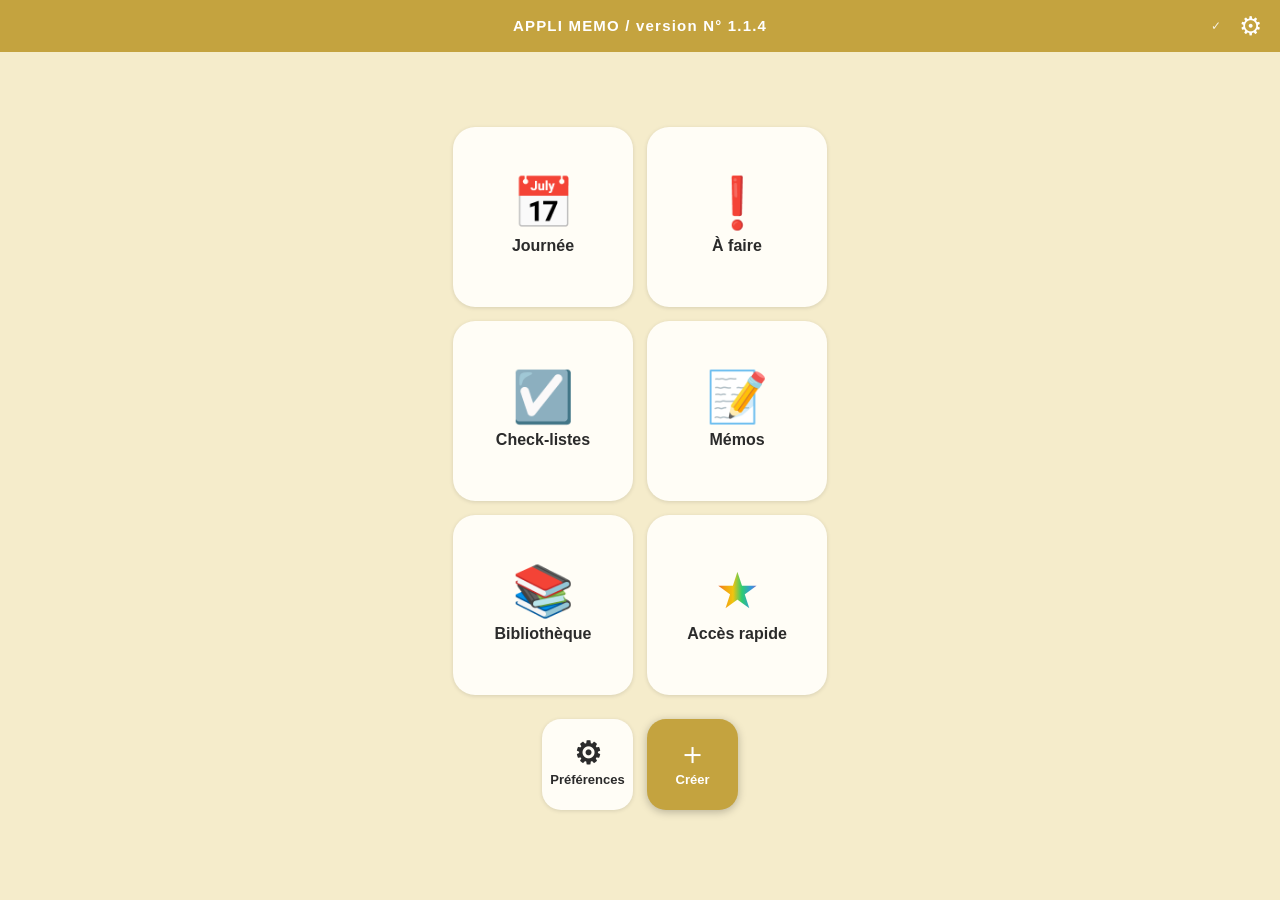
==== commit 138abbac: "AppliMémo 1.1.4 : Google Agenda (journées, tâches, mémos), « titre seulement », indication du coffre" ====
--- a/index.html
+++ b/index.html
@@ -64,6 +64,7 @@
   <script src="voice.js"></script>
   <script src="quickadd.js"></script>
   <script src="library.js"></script>
+  <script src="gcal.js"></script>
   <script src="settings.js"></script>
   <script src="main.js"></script>
 </body>
--- a/styles.css
+++ b/styles.css
@@ -610,3 +610,7 @@
 .menu-low { gap: 14px; }
 .menu-small { width: 91px; height: 91px; border-radius: 19px; font-size: 13px; }
 .menu-small .mi { font-size: 31px; }
+
+/* Google Agenda : bouton 📆 d'une tâche (allumé quand une date est posée) */
+.card.todo .cal-ic { min-width: 30px; padding: 2px 6px; background: #eee; font-size: 15px; opacity: .55; }
+.card.todo .cal-ic.on { opacity: 1; background: #d6e8ff; }
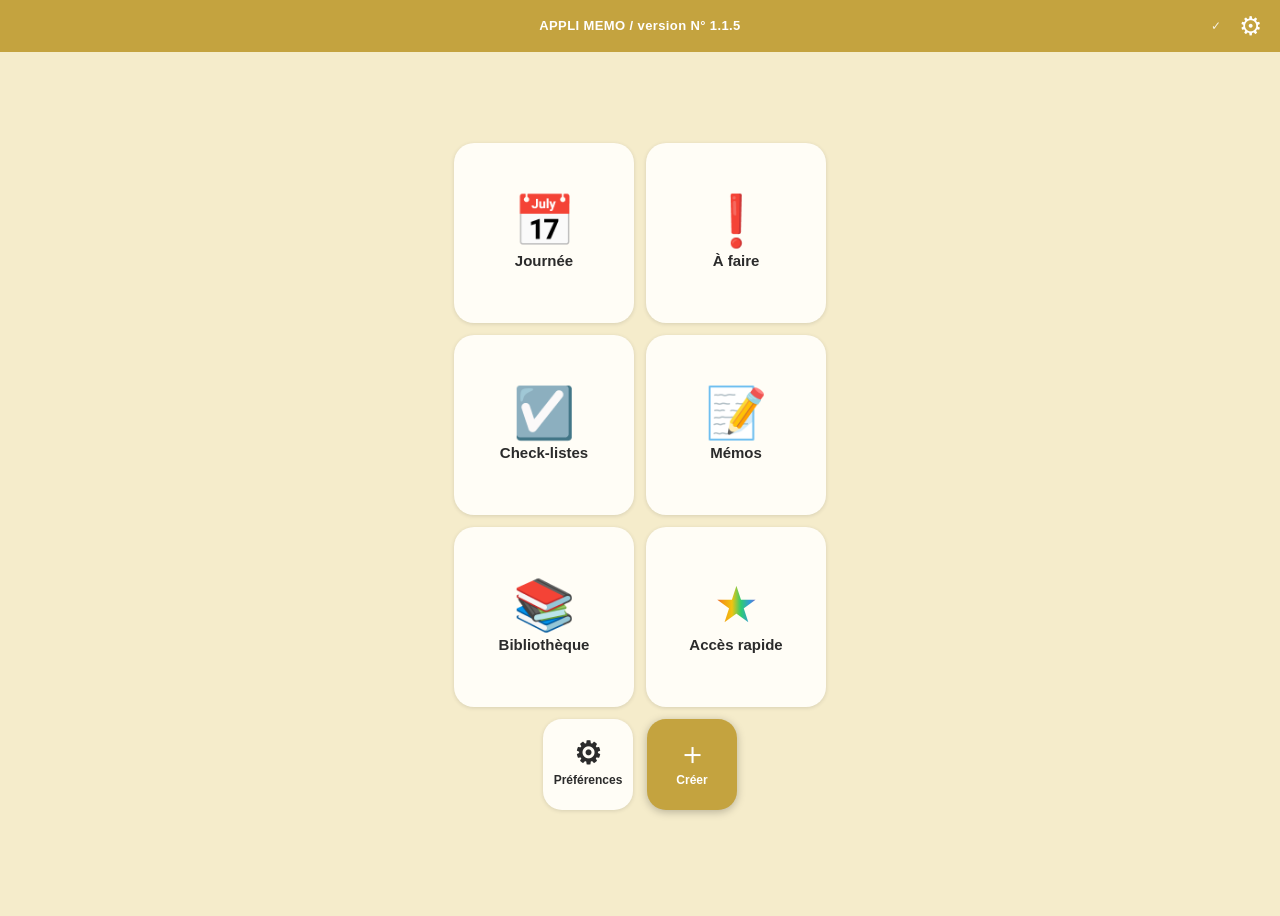
==== commit cbd8b703: "AppliMémo 1.1.5 : titre = page d'accueil (appui long = replier), couleurs par rubrique (barre, fond," ====
--- a/index.html
+++ b/index.html
@@ -20,7 +20,8 @@
   <header class="topbar">
     <div class="top-row">
       <button id="btn-back" class="icon-btn" aria-label="Retour" hidden>‹</button>
-      <h1 id="view-title" role="button" tabindex="0" aria-label="Replier ou déplier l’en-tête">MA JOURNÉE</h1>
+      <h1 id="view-title" role="button" tabindex="0" aria-label="Page d’accueil (appui long : replier l’en-tête)">MA
+        JOURNÉE</h1>
       <span id="save-state" class="save-state" aria-live="polite"></span>
       <button id="btn-gear" class="icon-btn gear" aria-label="Préférences">⚙︎</button>
     </div>
--- a/styles.css
+++ b/styles.css
@@ -15,7 +15,7 @@
 html, body { margin: 0; height: 100%; }
 body {
   font: 16px/1.4 -apple-system, BlinkMacSystemFont, "Segoe UI", Roboto, sans-serif;
-  background: var(--bg); color: var(--ink);
+  background: var(--sbg, var(--bg)); color: var(--ink);
   padding-top: calc(var(--top) + env(safe-area-inset-top));
   padding-bottom: calc(var(--tabh) + env(safe-area-inset-bottom) + 12px);
   overscroll-behavior-y: none;
@@ -28,7 +28,7 @@
 .topbar {
   position: fixed; top: 0; left: 0; right: 0; z-index: 20;
   height: calc(var(--top) + env(safe-area-inset-top)); padding-top: env(safe-area-inset-top);
-  background: var(--gold); color: #fff; display: flex; align-items: center; gap: 10px; padding-inline: 10px;
+  background: var(--sbar, var(--gold)); color: #fff; display: flex; align-items: center; gap: 10px; padding-inline: 10px;
 }
 .topbar h1 { margin: 0; font-size: 17px; letter-spacing: .08em; flex: 1; }
 .topbar .icon-btn { background: transparent; color: #fff; font-size: 22px; padding: 4px 10px; }
@@ -328,7 +328,7 @@
 
 /* Titre cliquable : replie la 1re carte de la page (fold 1), puis aussi la ligne de boutons sous le titre (fold 2) */
 .topbar h1 { -webkit-user-select: none; user-select: none; }
-.topbar h1.foldable { cursor: pointer; }
+.topbar h1 { cursor: pointer; }
 body[data-hide-card] #app > :first-child { display: none; }
 body[data-hide-row] .top-row2 { display: none; }
 .top-row2[hidden], .top-row2 [hidden] { display: none !important; }
@@ -393,7 +393,7 @@
 
 /* --- À faire : fenêtre d'un niveau --- */
 .theme-title { font-size: 15px; font-weight: 600; color: var(--muted); margin: 0 2px 8px; }
-.top-actions button.on { background: #fff !important; color: var(--gold) !important; font-weight: 700; }
+.top-actions button.on { background: #fff !important; color: var(--sbar, var(--gold)) !important; font-weight: 700; }
 .top-actions button { -webkit-touch-callout: none; user-select: none; -webkit-user-select: none; }
 .card.todo .info { min-width: 30px; padding: 2px 6px; background: #eee; color: var(--muted); font-size: 15px; }
 
@@ -551,7 +551,7 @@
 /* Accès rapide : « Liste complète » / « Liste réduite » côte à côte à droite du titre, le mode actif en surbrillance */
 .vt-tgl { display: inline-flex; gap: 4px; margin-left: 10px; vertical-align: middle; letter-spacing: 0; }
 .vt-tgl button { min-height: 0; padding: 3px 8px; font-size: 11px; font-weight: 600; border: 0; border-radius: 10px; background: rgba(255,255,255,.25); color: #fff; white-space: nowrap; }
-.vt-tgl button.on { background: #fff; color: var(--gold); }
+.vt-tgl button.on { background: #fff; color: var(--sbar, var(--gold)); }
 .top-row.has-tgl h1 { max-width: calc(100% - 90px); }
 
 /* Liste complète : lignes de propositions dans la barre jaune */
@@ -562,7 +562,7 @@
 .fchips { display: flex; gap: 6px; overflow-x: auto; scrollbar-width: none; flex: 1; min-width: 0; }
 .fchips::-webkit-scrollbar { display: none; }
 .fchip { flex: none; min-height: 28px; padding: 3px 11px; border: 0; border-radius: 14px; background: rgba(255,255,255,.25); color: #fff; font-size: 12px; white-space: nowrap; }
-.fchip.on { background: #fff; color: var(--gold); font-weight: 700; }
+.fchip.on { background: #fff; color: var(--sbar, var(--gold)); font-weight: 700; }
 .top-actions button.filt-reset { margin-left: auto; position: sticky; right: 0; flex: none; font-size: 18px; }
 .top-actions button.filt-reset.off { opacity: .45; }
 
@@ -614,3 +614,134 @@
 /* Google Agenda : bouton 📆 d'une tâche (allumé quand une date est posée) */
 .card.todo .cal-ic { min-width: 30px; padding: 2px 6px; background: #eee; font-size: 15px; opacity: .55; }
 .card.todo .cal-ic.on { opacity: 1; background: #d6e8ff; }
+
+/* =====================================================================
+   Petits écrans (iPhone SE 320/375 px, iOS 14) : rien ne sort du cadre
+   ===================================================================== */
+html { -webkit-text-size-adjust: 100%; }
+html, body { max-width: 100%; overflow-x: hidden; }   /* filet de sécurité : jamais de défilement latéral de la page */
+
+/* textes longs (titres, noms, adresses, liens) : retour à la ligne au lieu d'élargir la page ; word-break:break-word = équivalent d'« anywhere » compris par Safari 14 */
+#app, .sheet-card, .pop-card, .toast, .fmt-pop { overflow-wrap: break-word; word-break: break-word; }
+.lrow > *, .item > *, .row > *, .tile, .card, .bloc-head > *, .todo > *, .trow > *, .cl-li > *, summary > * { min-width: 0; }
+.lrow, .tile, .card, .bigcard, details.tree > summary { max-width: 100%; }
+.tags .chip, a.chip, button.chip { max-width: 100%; white-space: normal; text-align: left; }
+
+/* iOS : un champ dont la police fait moins de 16 px déclenche un zoom automatique de la page (qui reste ensuite agrandie et « sort du cadre ») */
+@supports (-webkit-touch-callout: none) {
+  input, textarea, select, .rte, .blk-t, .card.todo input[type=text], .pop-edit { font-size: 16px !important; }
+}
+
+/* repli pour les navigateurs sans color-mix() (iOS < 16.2) */
+.top-sub { color: #3b3b3b; color: color-mix(in srgb, var(--kc, #000) 78%, #000); }
+.cl-pill .cl-pname { color: var(--kc, #333); color: color-mix(in srgb, var(--kc) 82%, #000); }
+
+/* repli pour les navigateurs sans aspect-ratio (iOS < 15) : vignettes carrées */
+@supports not (aspect-ratio: 1 / 1) {
+  .ph { position: relative; height: 0; padding-bottom: 100%; }
+  .ph img { position: absolute; top: 0; left: 0; }
+}
+
+/* feuilles : hauteur calculée sur la zone réellement visible (--vh est posé par main.js) */
+.sheet-card { max-height: calc(var(--vh, 1vh) * 85); }
+img.big { max-height: calc(var(--vh, 1vh) * 60); }
+
+/* MENU d'accueil : tient dans l'écran sans défiler (3 rangées de 2 boutons + Préférences et ＋ Créer) */
+body.on-menu #app { padding-bottom: calc(12px + env(safe-area-inset-bottom)); }
+body.on-menu .top-row h1 { white-space: normal; line-height: 16px; font-size: 13px; text-align: center; max-height: 34px; max-width: calc(100% - 110px); letter-spacing: .03em; }
+.menu-wrap { --lowh: clamp(68px, calc(var(--vh, 1vh) * 12.5), 91px);
+  /* côté d'un bouton carré : le plus grand qui tienne en largeur (2 colonnes) ET en hauteur (3 rangées + la ligne du bas), sans aspect-ratio (absent d'iOS 14) */
+  --ms: min(calc((100vw - 36px) / 2), calc((var(--vh, 1vh) * 100 - var(--toph, 60px) - 24px - env(safe-area-inset-bottom) - var(--lowh) - 36px) / 3), 180px);
+  height: calc(var(--vh, 1vh) * 100 - var(--toph, 60px) - 24px - env(safe-area-inset-bottom)); min-height: 0; align-items: center; }
+.menu-all { height: auto; gap: 12px; }
+.menu-grid { flex: none; width: auto; max-width: none; grid-template-columns: repeat(2, var(--ms)); grid-template-rows: repeat(3, var(--ms)); gap: 12px; justify-content: center; }
+.menu-btn { aspect-ratio: auto; width: 100%; height: 100%; min-height: 0; font-size: 15px; padding: 6px 4px; gap: 6px; border-radius: 20px; }
+.menu-btn .mi { font-size: clamp(30px, calc(var(--ms) * .28), 50px); }
+.menu-low { flex: none; }
+.menu-small { width: auto; min-width: 90px; padding: 6px 8px; font-size: 12px; height: var(--lowh); }
+.menu-small .mi { font-size: clamp(24px, calc(var(--lowh) * .34), 31px); }
+
+/* barre du bas : 6 onglets sur 320 px */
+@media (max-width: 360px) {
+  .tabbar button { font-size: 9.5px; padding-inline: 1px; }
+  :root[data-theme] .tabbar .tab-plus { flex-basis: 50px; }
+  .tabbar button span { font-size: 18px; }
+  #app { padding-inline: 10px; }
+  .lvl-tiles.lvl-tall { gap: 6px; }
+  .lvl-tiles.lvl-tall .lvl-tile, .lvl-tiles.lvl-tall .lvl-tile:nth-child(n+4) { min-height: 96px; padding: 10px 6px; }
+  .lvl-tiles.lvl-tall .lvl-tile strong { font-size: 12px; word-break: normal; overflow-wrap: normal; }
+  .lvl-tiles.lvl-tall .lvl-tile .ti { font-size: 24px; }
+  .top-row.has-nav h1 { max-width: calc(100% - 160px); }
+}
+
+/* Écrans étroits (≤ 400 px) : lignes de tâches sur 2 lignes si besoin, boutons de la journée lisibles */
+@media (max-width: 400px) {
+  .card.todo .trow { flex-wrap: wrap; row-gap: 2px; }
+  .card.todo .trow { gap: 4px; }
+  .card.todo .trow input[type=text] { flex: 1 1 90px; width: auto; min-width: 90px; }
+  .card.todo .trow button { min-width: 26px; padding-inline: 5px; }
+  .card.todo .trow .cal-ic { margin-left: auto; }
+  .actions { flex-wrap: wrap; }
+  .actions button { flex: 1 1 auto; padding: 8px 6px; font-size: 14px; white-space: nowrap; }
+}
+@media (max-width: 360px) {
+  .cl-tabic { display: none; }
+  .top-row.has-nav h1 { max-width: calc(100% - 200px); font-size: 12px; letter-spacing: .04em; }
+  .top-row.has-nav h1 .title-pill { font-size: 11px; padding: 2px 6px; margin-left: 4px; }
+  .top-row .tnav-l { left: 44px; } .top-row .tnav-r { right: 50px; }
+  .top-row .tnav { padding: 3px 6px; }
+}
+
+/* =====================================================================
+   Couleurs par rubrique (barre du haut --sbar, fond de page --sbg).
+   MENU, Préférences et Bibliothèque : jaune d'origine. Le thème sombre garde son fond sombre (seule la barre change).
+   ===================================================================== */
+body[data-sect=journee]    { --sbar: #ed1a1a; --sbg: #f2a7a7; }
+body[data-sect=afaire]     { --sbar: #1a6bed; --sbg: #d9e7fc; }
+body[data-sect=checklists] { --sbar: #15cf5c; --sbg: #aef2c8; }
+body[data-sect=memos]      { --sbar: #e39f17; --sbg: #fadb9d; }
+body[data-sect=quick]      { --sbar: #b3b3b3; --sbg: #ffffff; }
+:root[data-theme=dark] body[data-sect] { --sbg: var(--bg); }
+@media (prefers-color-scheme: dark) { :root[data-theme=auto] body[data-sect] { --sbg: var(--bg); } }
+
+/* Accès rapide : barre gris clair → texte et boutons sombres */
+body[data-sect=quick] .topbar { color: #2b2b2b; }
+:root[data-theme] body[data-sect=quick] .topbar .icon-btn,
+:root[data-theme] body[data-sect=quick] .title-fav { color: #2b2b2b; }
+:root[data-theme] body[data-sect=quick] .top-actions button,
+:root[data-theme] body[data-sect=quick] .fmt-bar button,
+:root[data-theme] body[data-sect=quick] .vt-tgl button,
+:root[data-theme] body[data-sect=quick] .fchip { background: rgba(0,0,0,.09); color: #2b2b2b; }
+:root[data-theme] body[data-sect=quick] .top-actions button.danger { background: rgba(192,57,43,.9); color: #fff; }
+:root[data-theme] body[data-sect=quick] .top-actions button.on,
+:root[data-theme] body[data-sect=quick] .vt-tgl button.on,
+:root[data-theme] body[data-sect=quick] .fchip.on { background: #2b2b2b !important; color: #fff !important; }
+body[data-sect=quick] .frow .flab { color: #2b2b2b; }
+body[data-sect=quick] .vsep { background: rgba(0,0,0,.35); }
+
+/* Accès rapide sur écran étroit : titre sur une ligne, « Liste complète / réduite » centrés dessous (rien de rogné) */
+@media (max-width: 420px) {
+  .top-row.has-tgl h1 { white-space: normal; line-height: 15px; font-size: 13px; max-width: calc(100% - 100px); }
+  .top-row.has-tgl .vt-tgl { display: flex; justify-content: center; margin: 3px 0 0; }
+}
+
+/* Onglets du bas : chacun prend la couleur du fond de sa page ; l'onglet actif est en gras avec un liseré de la couleur de sa barre du haut.
+   (Bibliothèque ↔ Accès rapide : l'onglet suit la page affichée, voir data-pg posé par library.js.) Thème sombre : onglets sans couleur. */
+.tabbar button[data-view=journee]    { --tc: #f2a7a7; --tl: #ed1a1a; }
+.tabbar button[data-view=afaire]     { --tc: #d9e7fc; --tl: #1a6bed; }
+.tabbar button[data-view=checklists] { --tc: #aef2c8; --tl: #15cf5c; }
+.tabbar button[data-view=memos]      { --tc: #fadb9d; --tl: #e39f17; }
+.tabbar button[data-view=biblio]     { --tc: #f5eccb; --tl: #c4a33f; }
+.tabbar button[data-view=biblio][data-pg=quick] { --tc: #ffffff; --tl: #b3b3b3; }
+:root[data-theme] .tabbar button[data-view] { background: var(--tc); color: #4a4a4a; }
+:root[data-theme] .tabbar button[data-view].on { background: var(--tc); color: #1a1a1a; font-weight: 700; box-shadow: inset 0 4px 0 var(--tl); }
+:root[data-theme=dark] .tabbar button[data-view] { background: transparent; color: var(--muted); }
+:root[data-theme=dark] .tabbar button[data-view].on { background: rgba(196,163,63,.22); color: var(--gold); }
+@media (prefers-color-scheme: dark) {
+  :root[data-theme=auto] .tabbar button[data-view] { background: transparent; color: var(--muted); }
+  :root[data-theme=auto] .tabbar button[data-view].on { background: rgba(196,163,63,.22); color: var(--gold); }
+}
+
+/* poignée des feuilles fermables par glissement vers le bas */
+.sheet-grip { width: 40px; height: 5px; border-radius: 3px; background: rgba(127,127,127,.45); margin: -6px auto 12px; }
+.sheet-card { overscroll-behavior: contain; }
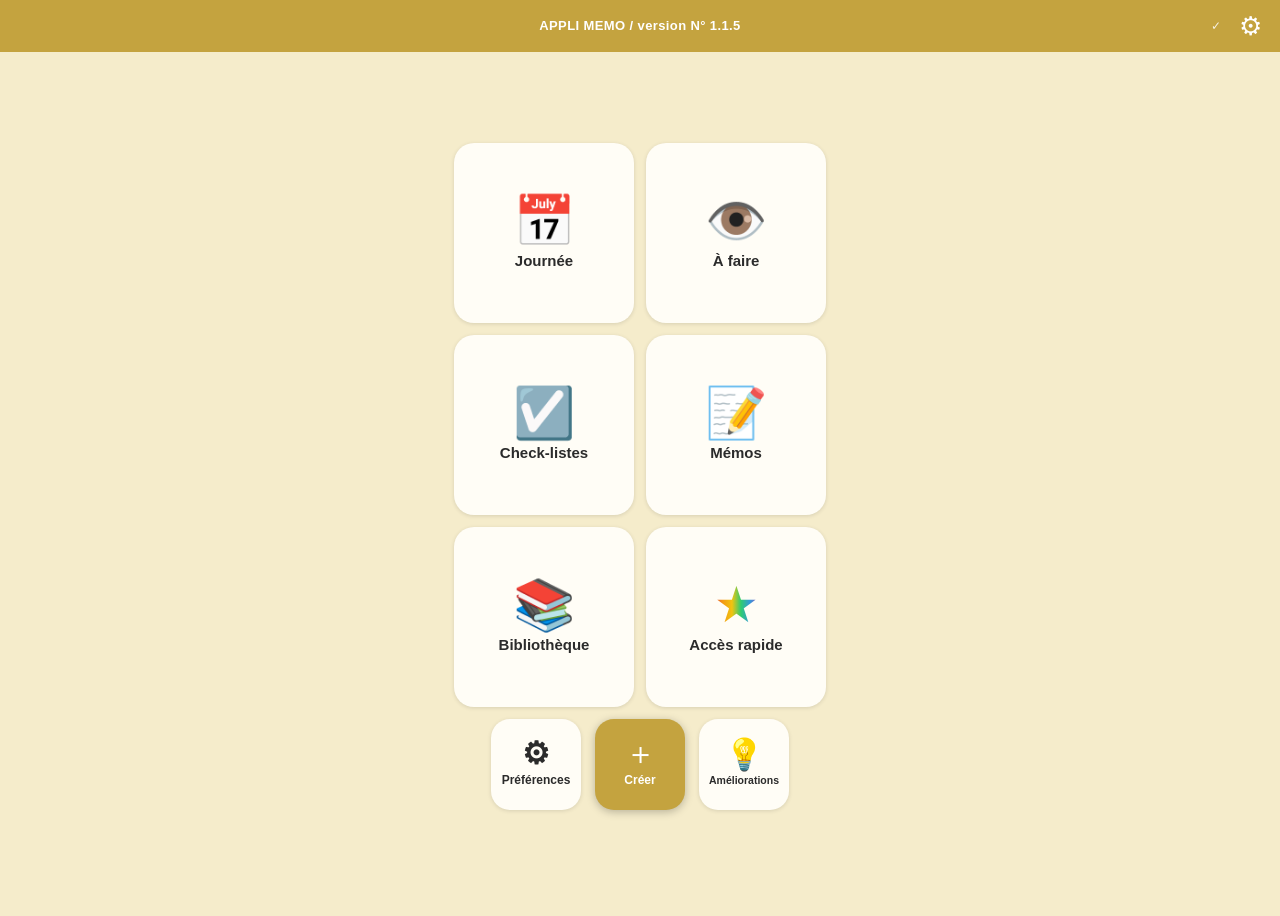
==== commit d6550403: "AppliMémo 1.1.5 : Planning (plusieurs journées sur une page), titre Journée/Planning dans la barre d" ====
--- a/index.html
+++ b/index.html
@@ -20,6 +20,7 @@
   <header class="topbar">
     <div class="top-row">
       <button id="btn-back" class="icon-btn" aria-label="Retour" hidden>‹</button>
+      <span id="top-ico" class="top-ico" aria-hidden="true" hidden></span>
       <h1 id="view-title" role="button" tabindex="0" aria-label="Page d’accueil (appui long : replier l’en-tête)">MA
         JOURNÉE</h1>
       <span id="save-state" class="save-state" aria-live="polite"></span>
@@ -42,7 +43,7 @@
   <nav class="tabbar" id="tabbar">
     <button id="tab-add" class="tab-plus" aria-label="Créer"><span>＋</span>Créer</button>
     <button data-view="journee"><span>📅</span>Journée</button>
-    <button data-view="afaire"><span>❗</span>À faire</button>
+    <button data-view="afaire"><span>👁️</span>À faire</button>
     <button data-view="checklists"><span>☑️</span>Check-listes</button>
     <button data-view="memos"><span>📝</span>Mémos</button>
     <button data-view="biblio"><span>📚</span>Bibliothèque</button>
@@ -67,6 +68,8 @@
   <script src="library.js"></script>
   <script src="gcal.js"></script>
   <script src="settings.js"></script>
+  <script src="swipe.js"></script>
+  <script src="amelio.js"></script>
   <script src="main.js"></script>
 </body>
 
--- a/styles.css
+++ b/styles.css
@@ -60,10 +60,12 @@
 
 /* --- Blocs --- */
 .bloc { border-radius: 14px; margin-bottom: 10px; overflow: hidden; box-shadow: 0 1px 3px rgba(0,0,0,.1); transition: box-shadow .15s; }
-.bloc.dragging { box-shadow: 0 8px 20px rgba(0,0,0,.3); opacity: .92; position: relative; z-index: 5; }
+.bloc.dragging { box-shadow: 0 8px 20px rgba(0,0,0,.3); opacity: .92; position: relative; z-index: 5; transition: none; }
 .bloc-head { display: flex; align-items: center; gap: 4px; padding: 6px; }
 .bloc-head button { background: rgba(255,255,255,.55); min-width: 38px; padding: 6px; }
-.bloc-head .handle { touch-action: none; cursor: grab; }
+.bloc-head .time { touch-action: none; cursor: grab; -webkit-user-select: none; user-select: none; -webkit-touch-callout: none; }
+.bloc.shifting { transition: transform .15s; }
+.bloc-head [data-act=color] { font-size: 20px; line-height: 1; }
 .bloc-head .time { min-width: 56px; font-variant-numeric: tabular-nums; font-size: 14px; }
 .bloc-head input.titre { flex: 1; min-width: 0; background: rgba(255,255,255,.7); font-weight: 600; }
 .bloc-body { padding: 0 8px 10px; }
@@ -284,6 +286,9 @@
 
 /* --- Journée : titre coloré selon la durée d'archivage (gris = 1 semaine, etc.) --- */
 .day-title { margin: 0; font-size: 24px; line-height: 1.2; color: var(--kc); color: color-mix(in srgb, var(--kc) 82%, #000); }
+.day-title-row { display: flex; align-items: center; gap: 8px; }
+.day-title-row .day-title { flex: 1; min-width: 0; overflow-wrap: anywhere; }
+.day-title-row .icon-btn { flex: none; font-size: 18px; padding: 4px 8px; box-shadow: none; background: transparent; color: var(--ink); }
 .day-head .date-label { margin: 2px 0 6px; font-size: 13px; color: var(--muted); }
 .day-head .meta { margin: 0 0 6px; }
 
@@ -380,6 +385,22 @@
   text-align: left; font-size: 15px; border-bottom: 1px solid var(--line); }
 .qa-row span { width: 1.4em; text-align: center; flex: none; }
 .qa-row:active { background: rgba(127,127,127,.15); }
+/* Menu ＋ Créer : chaque section reprend les couleurs de sa rubrique (titre = barre, lignes = fond de page) */
+.qa-sec[data-g=journee]    { --sbar: #ed1a1a; --sbg: #f2a7a7; }
+.qa-sec[data-g=afaire]     { --sbar: #1a6bed; --sbg: #d9e7fc; }
+.qa-sec[data-g=checklists] { --sbar: #15cf5c; --sbg: #aef2c8; }
+.qa-sec[data-g=memos]      { --sbar: #e39f17; --sbg: #fadb9d; }
+.qa-sec { border-radius: 10px; overflow: hidden; margin-top: 8px; background: var(--sbg); }
+.qa-sec:first-child { margin-top: 0; }
+.qa-sec .qa-h, .qa-sec:first-child .qa-h { background: var(--sbar); color: #fff; padding: 6px 10px; }
+:root[data-theme] .qa-sec .qa-row { padding-inline: 10px; color: #222; border-bottom-color: rgba(0,0,0,.12); }
+:root[data-theme] .qa-sec .qa-row:last-child { border-bottom: 0; }
+:root[data-theme=dark] .qa-sec { background: var(--card); }
+:root[data-theme=dark] .qa-sec .qa-row { color: var(--ink); border-bottom-color: var(--line); }
+@media (prefers-color-scheme: dark) {
+  :root[data-theme=auto] .qa-sec { background: var(--card); }
+  :root[data-theme=auto] .qa-sec .qa-row { color: var(--ink); border-bottom-color: var(--line); }
+}
 
 /* --- Bibliothèque : « 1/2 » discret en haut à droite, étoile arc-en-ciel de l'onglet Accès rapide --- */
 .tabbar button .ic { position: relative; display: inline-block; }
@@ -694,12 +715,13 @@
 
 /* =====================================================================
    Couleurs par rubrique (barre du haut --sbar, fond de page --sbg).
-   MENU, Préférences et Bibliothèque : jaune d'origine. Le thème sombre garde son fond sombre (seule la barre change).
+   MENU et Préférences : jaune d'origine. Le thème sombre garde son fond sombre (seule la barre change).
    ===================================================================== */
 body[data-sect=journee]    { --sbar: #ed1a1a; --sbg: #f2a7a7; }
 body[data-sect=afaire]     { --sbar: #1a6bed; --sbg: #d9e7fc; }
 body[data-sect=checklists] { --sbar: #15cf5c; --sbg: #aef2c8; }
 body[data-sect=memos]      { --sbar: #e39f17; --sbg: #fadb9d; }
+body[data-sect=lib]        { --sbar: #9278b0; --sbg: #d2c3e3; }
 body[data-sect=quick]      { --sbar: #b3b3b3; --sbg: #ffffff; }
 :root[data-theme=dark] body[data-sect] { --sbg: var(--bg); }
 @media (prefers-color-scheme: dark) { :root[data-theme=auto] body[data-sect] { --sbg: var(--bg); } }
@@ -731,7 +753,7 @@
 .tabbar button[data-view=afaire]     { --tc: #d9e7fc; --tl: #1a6bed; }
 .tabbar button[data-view=checklists] { --tc: #aef2c8; --tl: #15cf5c; }
 .tabbar button[data-view=memos]      { --tc: #fadb9d; --tl: #e39f17; }
-.tabbar button[data-view=biblio]     { --tc: #f5eccb; --tl: #c4a33f; }
+.tabbar button[data-view=biblio]     { --tc: #d2c3e3; --tl: #9278b0; }
 .tabbar button[data-view=biblio][data-pg=quick] { --tc: #ffffff; --tl: #b3b3b3; }
 :root[data-theme] .tabbar button[data-view] { background: var(--tc); color: #4a4a4a; }
 :root[data-theme] .tabbar button[data-view].on { background: var(--tc); color: #1a1a1a; font-weight: 700; box-shadow: inset 0 4px 0 var(--tl); }
@@ -745,3 +767,134 @@
 /* poignée des feuilles fermables par glissement vers le bas */
 .sheet-grip { width: 40px; height: 5px; border-radius: 3px; background: rgba(127,127,127,.45); margin: -6px auto 12px; }
 .sheet-card { overscroll-behavior: contain; }
+
+/* arrivée de la page après un glissement entre rubriques */
+@keyframes slide-next { from { opacity: .2; transform: translateX(36px); } to { opacity: 1; transform: none; } }
+@keyframes slide-prev { from { opacity: .2; transform: translateX(-36px); } to { opacity: 1; transform: none; } }
+#app[data-slide=next] { animation: slide-next .22s ease-out; }
+#app[data-slide=prev] { animation: slide-prev .22s ease-out; }
+@media (prefers-reduced-motion: reduce) { #app[data-slide] { animation: none; } }
+
+/* Accès rapide : chaque ligne prend la couleur de sa rubrique (fond de page : Journée rose, À faire bleu, Check-listes vert, Mémos orange) ;
+   le liseré de gauche garde la couleur de durée d'archivage. À faire : cases de durées et de thématiques en bleu. Thème sombre : sans couleur. */
+.s-journee { --sc: #f2a7a7; } .s-afaire { --sc: #d9e7fc; } .s-checklists { --sc: #aef2c8; } .s-memos { --sc: #fadb9d; }
+.lrow.s-journee, .lrow.s-afaire, .lrow.s-checklists, .lrow.s-memos { background: var(--sc, var(--card)); }
+:root[data-theme] body[data-sect=quick] .lvl-tile, :root[data-theme] body[data-sect=quick] .theme-tile { background: #d9e7fc; }
+:root[data-theme=dark] .s-journee, :root[data-theme=dark] .s-afaire, :root[data-theme=dark] .s-checklists, :root[data-theme=dark] .s-memos { --sc: var(--card); }
+:root[data-theme=dark] body[data-sect=quick] .lvl-tile, :root[data-theme=dark] body[data-sect=quick] .theme-tile { background: var(--card); }
+@media (prefers-color-scheme: dark) {
+  :root[data-theme=auto] .s-journee, :root[data-theme=auto] .s-afaire, :root[data-theme=auto] .s-checklists, :root[data-theme=auto] .s-memos { --sc: var(--card); }
+  :root[data-theme=auto] body[data-sect=quick] .lvl-tile, :root[data-theme=auto] body[data-sect=quick] .theme-tile { background: var(--card); }
+}
+
+/* Bibliothèque : chaque grande section (Journées, À faire, Check-listes, Mémos) prend la couleur de sa rubrique ; ses lignes et sous-sections restent transparentes dessus */
+details.tree.s-journee, details.tree.s-afaire, details.tree.s-checklists, details.tree.s-memos { background: var(--sc, var(--card)); }
+
+/* cases de durée (À faire / Accès rapide) : jamais de mot coupé en deux sur écran étroit */
+@media (max-width: 420px) {
+  .lvl-tiles.lvl-tall .lvl-tile strong { font-size: 13px; word-break: normal; overflow-wrap: normal; }
+}
+
+/* Fenêtre « Horaire » : bouton horloge à gauche (ouvre les roulettes), puis heures et minutes à saisir */
+.time-pick { display: flex; align-items: center; gap: 10px; }
+.time-pick .tp-ico { flex: none; font-size: 26px; line-height: 1; padding: 8px 12px; border-radius: 12px; }
+.time-pick input { flex: 1; min-width: 0; font-size: 22px; text-align: center; font-variant-numeric: tabular-nums; }
+.time-pick .tp-sep, .wheels .tp-sep { font-size: 20px; font-weight: 700; flex: none; }
+.wheels { position: relative; display: flex; align-items: center; justify-content: center; gap: 8px; margin-top: 12px; }
+.wheels[hidden] { display: none; }
+.wheel { position: relative; z-index: 1; width: 90px; height: 208px; overflow-y: auto; scroll-snap-type: y mandatory; -webkit-overflow-scrolling: touch; scrollbar-width: none; overscroll-behavior: contain; touch-action: pan-y; }
+.wheel::-webkit-scrollbar { display: none; }
+.wheel-pad { height: 84px; }
+.wheel-it { cursor: pointer; height: 40px; line-height: 40px; text-align: center; font-size: 22px; font-variant-numeric: tabular-nums; scroll-snap-align: center; }
+.wheel-band { position: absolute; left: 12%; right: 12%; top: 84px; height: 40px; border-radius: 10px; background: rgba(127,127,127,.2); pointer-events: none; }
+
+/* Bouton « i » (infos de suppression) à droite du stylo : cercle parfait, plein quand l'info est affichée */
+.day-head .info-btn { flex: none; box-sizing: border-box; width: 26px; height: 26px; min-width: 26px; min-height: 0; aspect-ratio: 1; padding: 0; border-radius: 50%;
+  border: 1.5px solid var(--muted); background: transparent; color: var(--muted); box-shadow: none;
+  font: italic 700 15px/1 Georgia, serif; display: inline-flex; align-items: center; justify-content: center; }
+.day-head .info-btn.on { background: var(--muted); color: var(--card); }
+.day-head .day-info { margin: 0 0 8px; }
+
+/* JOURNÉE : 4 boutons sur une même ligne (Aujourd'hui · Date à définir · Journée type · Planning) */
+.choose4 { grid-template-columns: repeat(4, 1fr); gap: 6px; }
+.choose4 .bigcard { padding: 10px 2px; font-size: 11.5px; line-height: 1.2; min-height: 84px; }
+.choose4 .bigcard .bi { font-size: 24px; }
+
+/* PLANNING : barre de journées collée sous l'en-tête, journées empilées et aimantées en haut de page */
+html.plan-snap, html.plan-snap body { scroll-snap-type: y proximity; }
+.plan-bar { position: fixed; top: var(--toph, 52px); left: 0; right: 0; z-index: 15; height: 56px; display: flex; align-items: center; gap: 6px; padding: 0 10px;
+  background: var(--sbg, var(--bg)); box-shadow: 0 2px 4px rgba(0,0,0,.08); }
+.plan-spacer { height: 56px; }
+.plan-chips { flex: 1; min-width: 0; display: flex; gap: 6px; overflow-x: auto; scrollbar-width: none; -webkit-overflow-scrolling: touch; padding: 2px 0; }
+.plan-chips::-webkit-scrollbar { display: none; }
+.plan-chip { flex: none; min-height: 36px; padding: 4px 12px; border-radius: 18px; background: rgba(255,255,255,.7); color: #2b2b2b; font-size: 14px; white-space: nowrap; text-transform: capitalize; }
+.plan-chip.today { font-weight: 700; }
+.plan-chip.on { background: var(--sbar, var(--gold)); color: #fff; }
+.plan-add { flex: none; width: 38px; height: 38px; min-height: 0; padding: 0; border-radius: 50%; background: var(--sbar, var(--gold)); color: #fff; font-size: 24px; line-height: 1; }
+.day-sec { scroll-snap-align: start; scroll-margin-top: calc(var(--toph, 52px) + 62px); margin-bottom: 18px; }
+.plan-days { padding-bottom: 55vh; }
+.day-title-row .b-remove { font-size: 15px; }
+
+/* À FAIRE : « ＋ Thématique » parmi les thématiques (jaune clair) ; « Toutes les tâches » dans la grille des durées */
+:root[data-theme] .theme-tiles .theme-new { background: #fdf0b4; color: #2b2b2b; }
+:root[data-theme] .theme-tiles .theme-new .meta { color: #6b5d1f; }
+:root[data-theme] .theme-tiles .theme-new strong, .theme-tiles .theme-new .meta { word-break: normal; overflow-wrap: normal; }
+
+/* Barre du haut des pages Journée / Planning : « icône + nom ✏️ », la date (ou le résumé) est dans .top-sub juste dessous */
+.top-row h1.tt { display: flex; align-items: center; justify-content: center; gap: 6px; }
+.tt .tt-ico { flex: none; font-size: 18px; }
+.tt .tt-name { min-width: 0; overflow: hidden; text-overflow: ellipsis; white-space: nowrap; letter-spacing: .02em; }
+.tt .tt-pen { flex: none; font-size: 14px; padding: 4px 4px; cursor: pointer; line-height: 1; }
+/* sous la barre : seulement les boutons, en bandeau compact */
+.day-head .actions { margin-top: 0; }
+.day-head .actions .info-btn { flex: none; }
+.day-head .day-info { margin: 8px 2px 0; }
+.plan-row .plan-sum { white-space: nowrap; overflow: hidden; text-overflow: ellipsis; }
+.top-sub.always, :root[data-theme] .top-sub.always { color: rgba(255,255,255,.92); font-weight: 600; }
+
+/* AMÉLIORATIONS : bouton d'accueil (à droite de ＋ Créer) et bloc-notes latéral propre à chaque page */
+.menu-small.menu-amelio { width: 90px; padding-inline: 2px; font-size: 10.5px; }
+.menu-small.menu-amelio.on { background: #f4d35e; color: #2b2b2b; box-shadow: 0 0 0 2px #c4a33f inset, 0 1px 4px rgba(0,0,0,.2); }
+.amelio { position: fixed; left: 0; top: 10%; height: 80%; z-index: 70; display: flex; align-items: stretch; pointer-events: none; }
+.amelio[hidden] { display: none; }
+.amelio > * { pointer-events: auto; }
+.amelio .am-bar { flex: none; width: 30px; display: flex; flex-direction: column; border-radius: 0 12px 12px 0; overflow: hidden; box-shadow: 2px 0 8px rgba(0,0,0,.25); }
+.amelio .am-off { flex: none; width: 100%; min-height: 0; height: 36px; padding: 0; border-radius: 0; background: #f4d35e; color: #2b2b2b; font-size: 18px; border-top: 1px solid rgba(0,0,0,.18); }
+.amelio .am-tab { flex: 1; min-height: 0; width: 100%; padding: 0; border-radius: 0; background: #f4d35e; color: #2b2b2b;
+  display: flex; align-items: center; justify-content: center; }
+.amelio .am-tab span { writing-mode: vertical-rl; transform: rotate(180deg); font-size: 13px; font-weight: 700; letter-spacing: .05em; white-space: nowrap; }
+.amelio.has .am-tab { background: #e9b824; }
+.amelio.has .am-tab span::after { content: ' ●'; }
+.amelio .am-panel { width: 0; overflow: hidden; background: rgba(255,255,255,.85); background: color-mix(in srgb, var(--card, #fff) 85%, transparent); color: var(--ink, #222); display: flex; flex-direction: column;
+  border-radius: 0 12px 12px 0; box-shadow: 4px 0 16px rgba(0,0,0,.3); transition: width .25s ease; }
+.amelio.open .am-panel { width: min(calc(100vw - 42px), 560px); }
+.amelio .am-head { flex: none; display: flex; align-items: center; gap: 8px; padding: 8px 10px; background: rgba(244,211,94,.85); color: #2b2b2b; min-width: 240px; }
+.amelio .am-title { flex: 1; min-width: 0; font-size: 13px; overflow: hidden; text-overflow: ellipsis; white-space: nowrap; }
+.amelio .am-close { flex: none; min-height: 0; padding: 4px 10px; background: rgba(0,0,0,.12); color: #2b2b2b; }
+.amelio .am-text { flex: 1; min-height: 0; min-width: 240px; resize: none; border: 0; border-radius: 0; padding: 12px; font-size: 16px; line-height: 1.45; background: transparent; color: inherit; outline: none; }
+@media (prefers-reduced-motion: reduce) { .amelio .am-panel { transition: none; } }
+
+/* Rétractée : la languette ne garde que la hauteur du texte « Améliorations » (centrée verticalement, sans l'ampoule) ; déployée : 80 % de la hauteur, avec l'ampoule */
+.amelio:not(.open) { top: 50%; height: auto; transform: translateY(-50%); }
+.amelio:not(.open) .am-off { display: none; }
+.amelio:not(.open) .am-tab { flex: none; padding: 14px 0; }
+
+/* Icône de la rubrique, tout à gauche de la barre du haut sur sa page racine */
+.top-ico { flex: none; width: 36px; text-align: center; font-size: 24px; line-height: 1; }
+.top-ico[hidden] { display: none; }
+
+/* À FAIRE (racine) : contour bleu (couleur de la barre du haut) sur « Toutes les tâches » */
+:root[data-theme] #all-todo.lvl-tile { box-shadow: inset 0 0 0 2.5px var(--sbar, #1a6bed); }
+
+/* Flèches ◀ ▶ de À faire : collées au titre de référence « À FAIRE 🧐 Toutes les tâches » (largeur mesurée en JS → --navhalf), donc fixes d'une fenêtre à l'autre */
+.top-row.has-nav .tnav-l { left: auto; right: calc(50% + var(--navhalf, 90px) + 4px); }
+.top-row.has-nav .tnav-r { right: auto; left: calc(50% + var(--navhalf, 90px) + 4px); }
+.top-row.has-nav h1 { max-width: calc(var(--navhalf, 90px) * 2); }
+/* titre de À faire un peu plus compact pour que « À FAIRE 🧐 Toutes les tâches » tienne entre les deux flèches */
+.top-row.has-nav h1 { letter-spacing: .03em; }
+.top-row.has-nav h1 .title-pill { padding: 2px 7px; margin-left: 5px; }
+
+/* « Toutes les tâches » : les deux boutons « Toutes » sur 2 lignes, le complément (durées / thématiques) en plus petit */
+.chiprow { align-items: center; }
+.chiprow .chip.two { line-height: 1.1; padding-block: 3px; }
+.chiprow .chip .c2 { display: block; font-size: 10px; font-weight: 500; opacity: .9; }
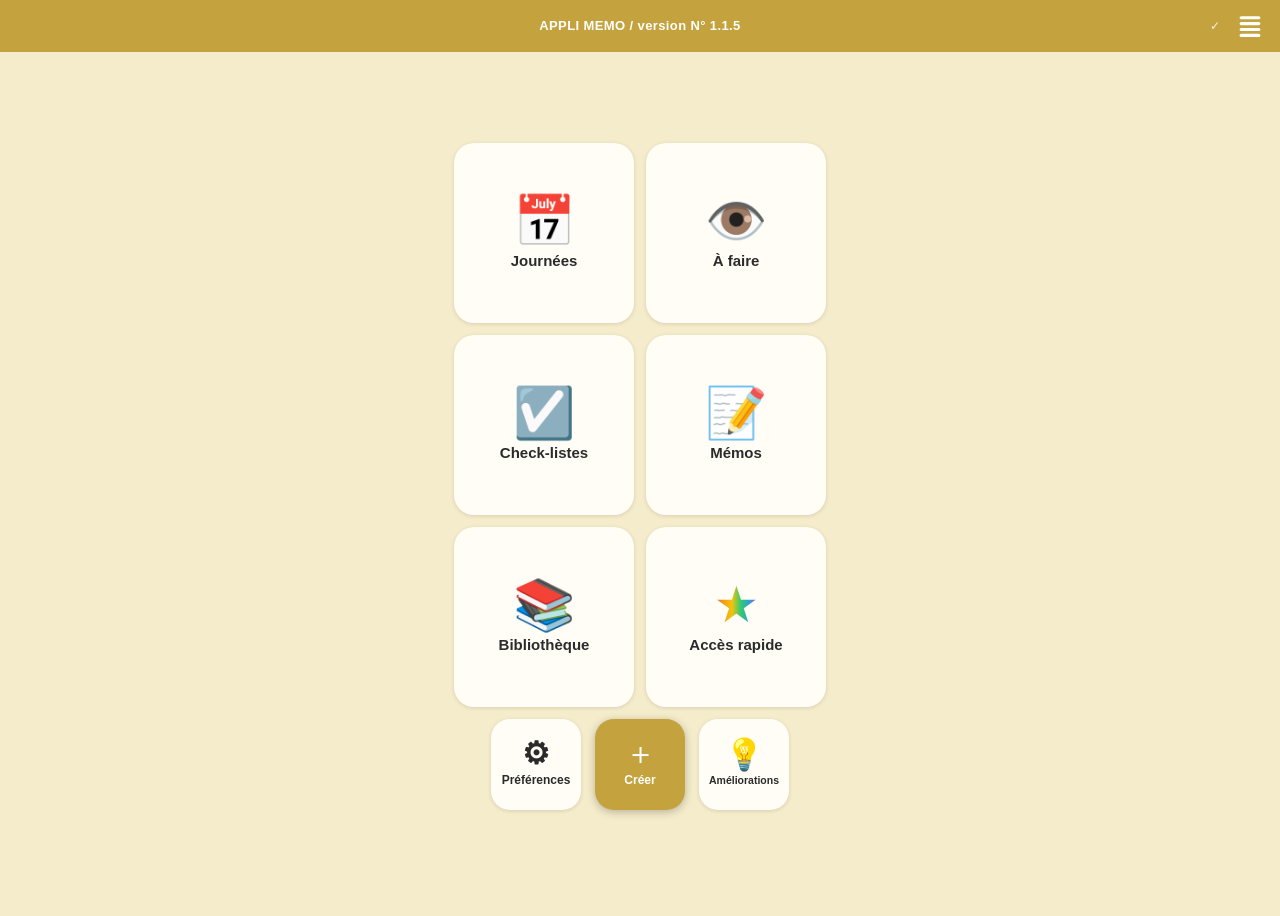
==== commit 49896447: "AppliMémo 1.1.5 : lucarne (boutons de la page au clic sur le titre), bande « Mise en forme » sous la" ====
--- a/index.html
+++ b/index.html
@@ -19,30 +19,49 @@
 <body>
   <header class="topbar">
     <div class="top-row">
-      <button id="btn-back" class="icon-btn" aria-label="Retour" hidden>‹</button>
-      <span id="top-ico" class="top-ico" aria-hidden="true" hidden></span>
-      <h1 id="view-title" role="button" tabindex="0" aria-label="Page d’accueil (appui long : replier l’en-tête)">MA
+      <button id="top-back" class="top-back" type="button" aria-label="Page précédente" hidden>
+        <span id="top-arrow" class="top-arrow" aria-hidden="true" hidden><svg viewBox="0 0 16 16">
+            <path d="M7 1 L1 8 L7 15 Z" />
+            <path d="M14.5 1 L8.5 8 L14.5 15 Z" />
+          </svg></span>
+        <span id="top-ico" class="top-ico" aria-hidden="true" hidden></span>
+      </button>
+      <h1 id="view-title" role="button" tabindex="0" aria-label="Replier ou déplier l’en-tête">MA
         JOURNÉE</h1>
       <span id="save-state" class="save-state" aria-live="polite"></span>
-      <button id="btn-gear" class="icon-btn gear" aria-label="Préférences">⚙︎</button>
+      <button id="btn-home" class="icon-btn home" aria-label="Accueil" title="Accueil"><svg viewBox="0 0 22 22"
+          aria-hidden="true">
+          <rect x="1.5" y="2" width="19" height="2.8" rx="1.4" />
+          <rect x="1.5" y="7.4" width="19" height="2.8" rx="1.4" />
+          <rect x="1.5" y="12.8" width="19" height="2.8" rx="1.4" />
+          <rect x="1.5" y="18.2" width="19" height="2.8" rx="1.4" />
+        </svg></button>
     </div>
     <div id="top-sub" class="top-sub" hidden></div>
     <div class="top-row2">
       <div id="top-actions" class="top-actions" hidden></div>
-      <div id="fmt-bar" class="fmt-bar" role="toolbar" aria-label="Mise en forme du texte" hidden></div>
-      <i class="vsep"></i>
-      <button id="btn-fmt" class="icon-btn fmt-toggle" aria-label="Afficher la mise en forme du texte"
-        aria-expanded="false">▴</button>
+    </div>
+    <div id="fmt-strip" class="fmt-strip" hidden>
+      <div id="fmt-bar" class="fmt-bar" role="toolbar" aria-label="Mise en forme du texte"></div>
+      <button id="fmt-toggle" class="fmt-toggle" type="button" aria-label="Rétracter la mise en forme du texte"
+        aria-expanded="true">▴</button>
     </div>
     <div id="filter-rows" class="filter-rows" hidden></div>
+    <div id="day-strip" class="day-strip" hidden></div>
     <div id="fmt-pop" class="fmt-pop" hidden></div>
+    <div id="bar-pop" class="bar-pop" hidden>
+      <div class="bar-pop-card" role="dialog" aria-label="Boutons de la page">
+        <div class="bp-title"></div>
+        <div class="bp-grid"></div>
+      </div>
+    </div>
   </header>
 
   <main id="app"></main>
 
   <nav class="tabbar" id="tabbar">
     <button id="tab-add" class="tab-plus" aria-label="Créer"><span>＋</span>Créer</button>
-    <button data-view="journee"><span>📅</span>Journée</button>
+    <button data-view="journee"><span>📅</span>Journées</button>
     <button data-view="afaire"><span>👁️</span>À faire</button>
     <button data-view="checklists"><span>☑️</span>Check-listes</button>
     <button data-view="memos"><span>📝</span>Mémos</button>
--- a/styles.css
+++ b/styles.css
@@ -106,7 +106,8 @@
 
 
 /* --- Ajouts v1.1.1 : mémos, bibliothèque, préférences --- */
-.topbar .gear { font-size: 26px; padding: 0 8px; line-height: 1; }
+.topbar .home { padding: 0 8px; line-height: 1; display: flex; align-items: center; }
+.topbar .home svg { width: 24px; height: 24px; fill: currentColor; display: block; }
 a { color: inherit; }
 a.btn { display: inline-flex; align-items: center; justify-content: center; text-decoration: none; background: #e6e6e6; color: var(--ink); border-radius: 10px; padding: 8px 12px; min-height: 40px; }
 .card h3 { margin: 0 0 8px; font-size: 16px; }
@@ -880,7 +881,7 @@
 .amelio:not(.open) .am-tab { flex: none; padding: 14px 0; }
 
 /* Icône de la rubrique, tout à gauche de la barre du haut sur sa page racine */
-.top-ico { flex: none; width: 36px; text-align: center; font-size: 24px; line-height: 1; }
+.top-ico { flex: none; width: 30px; text-align: center; font-size: 24px; line-height: 1; }
 .top-ico[hidden] { display: none; }
 
 /* À FAIRE (racine) : contour bleu (couleur de la barre du haut) sur « Toutes les tâches » */
@@ -891,10 +892,132 @@
 .top-row.has-nav .tnav-r { right: auto; left: calc(50% + var(--navhalf, 90px) + 4px); }
 .top-row.has-nav h1 { max-width: calc(var(--navhalf, 90px) * 2); }
 /* titre de À faire un peu plus compact pour que « À FAIRE 🧐 Toutes les tâches » tienne entre les deux flèches */
-.top-row.has-nav h1 { letter-spacing: .03em; }
-.top-row.has-nav h1 .title-pill { padding: 2px 7px; margin-left: 5px; }
+.top-row.has-nav h1 { letter-spacing: 0; }
+.top-row.has-nav h1 .title-pill { padding: 2px 6px; margin-left: 4px; }
+.top-row .tnav { margin: 0; }
 
 /* « Toutes les tâches » : les deux boutons « Toutes » sur 2 lignes, le complément (durées / thématiques) en plus petit */
 .chiprow { align-items: center; }
 .chiprow .chip.two { line-height: 1.1; padding-block: 3px; }
 .chiprow .chip .c2 { display: block; font-size: 10px; font-weight: 500; opacity: .9; }
+
+/* Flèche « page précédente » à gauche de l'icône de rubrique : même hauteur que l'icône, couleur du fond de page, contour fin marqué, pointe vers la gauche */
+.top-back { flex: none; display: flex; align-items: center; gap: 2px; min-height: 0; padding: 0; border: 0; border-radius: 8px; background: transparent; color: inherit; cursor: pointer; }
+.top-back[hidden] { display: none; }
+.top-arrow { flex: none; width: 16px; height: 16px; display: flex; align-items: center; justify-content: center; }
+.top-arrow[hidden] { display: none; }
+.top-arrow svg { width: 16px; height: 16px; display: block; overflow: visible; }
+.top-arrow path { fill: var(--sbg, var(--bg)); stroke: #1f1f1f; stroke-width: 1.3; stroke-linejoin: round; }
+
+
+/* Barre du haut : 1a et 1b sont deux rangées empilées (chacune défilable de gauche à droite) ; le titre se clique pour les dérouler */
+.top-row2 { flex-direction: column; align-items: stretch; gap: 6px; }
+.top-row2 .top-actions, .top-row2 .fmt-bar { flex: none; width: 100%; }
+.topbar h1 { cursor: pointer; }
+/* « i » (échéance) dans l'en-tête d'un mémo, comme pour les journées */
+.note-head .info-btn { flex: none; box-sizing: border-box; width: 26px; height: 26px; min-width: 26px; min-height: 0; aspect-ratio: 1; padding: 0; border-radius: 50%;
+  border: 1.5px solid var(--muted); background: transparent; color: var(--muted); box-shadow: none; font: italic 700 15px/1 Georgia, serif; display: inline-flex; align-items: center; justify-content: center; }
+.note-head .info-btn.on { background: var(--muted); color: var(--card); }
+.note-head .nh-row { align-items: center; gap: 8px; }
+.note-head .day-info { margin: 8px 2px 0; }
+.note-head[hidden] { display: none; }
+
+/* Mise en forme du texte : bande propre sous la barre du haut, couleur intermédiaire entre la barre (--sbar) et le fond de page (--sbg) :
+ * le fond de page + la couleur de la barre à 50 % par-dessus (sans color-mix, pour iOS 14). Visible d'office s'il y a un texte à remplir. */
+.fmt-strip { position: relative; isolation: isolate; display: flex; align-items: center; gap: 6px; padding: 6px 10px; background: var(--sbg, var(--bg)); }
+.fmt-strip::before { content: ''; position: absolute; inset: 0; z-index: -1; background: var(--sbar, var(--gold)); opacity: .5; }
+.fmt-strip[hidden] { display: none; }
+.fmt-strip .fmt-bar { flex: 1 1 auto; min-width: 0; }
+:root[data-theme] .fmt-strip .fmt-bar button { background: rgba(255,255,255,.7); color: #2b2b2b; }
+.fmt-strip .vsep { background: rgba(0,0,0,.3); }
+.fmt-strip .fmt-toggle { flex: none; margin: 0; min-height: 34px; padding: 0 10px !important; border: 0; border-radius: 10px; background: rgba(255,255,255,.7); color: #2b2b2b; font-size: 16px !important; white-space: nowrap; }
+.fmt-strip.retracted { padding-block: 3px; justify-content: flex-end; }
+.fmt-strip.retracted .fmt-bar { display: none; }
+.fmt-strip.retracted .fmt-toggle { min-height: 24px; font-size: 12px !important; font-weight: 600; }
+
+/* Appui long sur « Mise en forme » : la bande passe sur 2 lignes ou plus (retour à la ligne des boutons, sans défilement) */
+.fmt-strip .fmt-toggle { -webkit-touch-callout: none; user-select: none; -webkit-user-select: none; }
+.fmt-strip.multi { align-items: flex-start; }
+.fmt-strip.multi .fmt-bar { flex-wrap: wrap; overflow: visible; -webkit-mask-image: none; mask-image: none; padding-right: 0; row-gap: 6px; }
+.fmt-strip.multi .fmt-bar .vsep { display: none; }
+/* libellé « Mise en forme » compact (même taille déplié / rétracté) : laisse de la place aux boutons, surtout sur plusieurs lignes */
+.fmt-strip .fmt-toggle { font-size: 12px !important; font-weight: 600; padding: 0 9px !important; }
+.fmt-strip.multi .fmt-bar { gap: 6px; }
+:root[data-theme] .fmt-strip.multi .fmt-bar button { min-height: 32px; padding: 3px 8px; font-size: 12px; }
+
+/* Journée seule : la ligne Vider / Trier / Agenda / ＋ Bloc / i est dans la barre du haut, entre la barre et « Mise en forme » :
+ * même fond que l'ancienne carte, étirée sur toute la largeur, hauteur réduite, bande d'archivage à gauche conservée */
+.day-strip { display: block; }
+.day-strip[hidden] { display: none; }
+.day-strip.day-head { margin: 0; border-radius: 0; box-shadow: none; padding: 4px 10px 4px 8px; }
+.day-strip .actions { margin-top: 0; gap: 6px; flex-wrap: nowrap; }
+.day-strip .actions button { flex: 1 1 auto; min-height: 30px; padding: 2px 8px; font-size: 13px; white-space: nowrap; }
+.day-strip .actions .info-btn { flex: none; width: 24px; height: 24px; min-width: 24px; min-height: 0; padding: 0; font-size: 14px; }
+.day-strip .day-info { margin: 4px 2px 2px; font-size: 12px; }
+/* Ligne Vider → « i » de la barre du haut : +30 % (hauteur des boutons 30 → 39 px, « i » 24 → 31 px, texte agrandi) */
+.day-strip.day-head { padding-block: 5px; }
+.day-strip .actions button { min-height: 39px; padding: 3px 7px; font-size: 15px; }
+.day-strip .actions .info-btn { width: 31px; height: 31px; min-width: 31px; min-height: 0; padding: 0; font-size: 18px; }
+.day-strip .day-info { font-size: 13px; }
+@media (max-width: 340px) { .day-strip .actions { gap: 4px; } .day-strip .actions button { padding: 3px 4px; font-size: 13px; } }
+
+/* 2e clic sur le titre : les boutons de la ligne 1a dans une fenêtre au centre ; fond sous la barre du haut (le titre reste cliquable pour le 3e clic) */
+.bar-pop { position: fixed; left: 0; right: 0; bottom: 0; top: var(--toph, 52px); z-index: 18; display: flex; align-items: center; justify-content: center; padding: 16px; background: rgba(0,0,0,.4); }
+.bar-pop[hidden] { display: none; }
+.bar-pop-card { background: var(--card); color: var(--ink); border-radius: 16px; padding: 14px; width: min(92vw, 420px); max-height: 100%; overflow-y: auto; box-shadow: 0 8px 30px rgba(0,0,0,.35); }
+.bp-title { font-size: 12px; font-weight: 700; letter-spacing: .06em; text-transform: uppercase; color: var(--muted); margin: 0 2px 10px; overflow: hidden; text-overflow: ellipsis; white-space: nowrap; }
+.bp-grid { display: grid; grid-template-columns: repeat(2, minmax(0, 1fr)); gap: 8px; }
+:root[data-theme] .bp-grid button { min-height: 46px; padding: 6px 10px; border-radius: 12px; background: rgba(127,127,127,.16); color: var(--ink); font-size: 14px; text-align: left; white-space: normal; line-height: 1.2; -webkit-touch-callout: none; user-select: none; -webkit-user-select: none; }
+.bp-grid button span { margin-right: 6px; }
+:root[data-theme] .bp-grid button.on { background: var(--sbar, var(--gold)); color: #fff; font-weight: 700; }
+:root[data-theme] .bp-grid button.danger { background: rgba(192,57,43,.9); color: #fff; }
+:root[data-theme] .bp-grid button.notheme { color: #5f7d9c; }
+/* fenêtre centrale : centrée sur l'écran entier (le fond commence sous la barre du haut, on compense) */
+.bar-pop { padding-bottom: calc(16px + var(--toph, 52px)); }
+
+/* Journée : la durée d'archivage n'est plus une barre verticale mais un rond cliquable avant « Vider » (couleur = durée ; ouvre la fenêtre durée d'archivage) */
+.day-head .b-keep { flex: none; width: 34px; min-width: 34px; height: 34px; min-height: 0; padding: 0; border-radius: 50%; background: transparent; display: flex; align-items: center; justify-content: center; }
+.day-head .b-keep .kdot { width: 22px; height: 22px; box-shadow: 0 0 0 2px rgba(0,0,0,.18); }
+.day-strip .actions .b-keep { flex: none; }
+.day-strip.day-head { padding-left: 10px; }
+
+/* rond d'archivage → carré, à droite du « i » */
+.day-head .b-keep { border-radius: 8px; }
+.day-head .b-keep .kdot { border-radius: 6px; width: 24px; height: 24px; }
+
+/* Ligne de boutons d'une journée : icônes ⧉ (dupliquer), ↶ ↷ (annuler / rétablir), ☑️ (check-liste) */
+.day-strip .actions .ic, .day-head .actions .ic { flex: none; width: 32px; min-width: 32px; min-height: 39px; padding: 0; font-size: 18px; line-height: 1; }
+.day-head .actions .ic:disabled { opacity: .35; }
+.day-strip .actions { overflow-x: auto; scrollbar-width: none; }
+.day-strip .actions::-webkit-scrollbar { display: none; }
+@media (max-width: 400px) {
+  .day-strip .actions { gap: 4px; }
+  .day-strip .actions .lb { display: none; }
+  .day-strip .actions button { padding: 3px 5px; font-size: 14px; }
+  .day-strip .actions .ic { width: 28px; min-width: 28px; font-size: 17px; padding: 0; }
+  .day-strip .actions .info-btn { width: 28px; height: 28px; min-width: 28px; }
+  .day-head .b-keep { width: 28px; min-width: 28px; }
+  .day-head .b-keep .kdot { width: 22px; height: 22px; }
+}
+
+/* très petits écrans (≤ 340 px) : la ligne défile plutôt que d'écraser les libellés */
+@media (max-width: 340px) { .day-strip .actions button { flex: none; } .day-strip .actions { padding-right: 4px; } }
+
+/* — Ligne de la journée, retouches — */
+/* Vider et Trier réduits */
+.day-strip .actions .b-reset, .day-strip .actions .b-chrono, .day-head .actions .b-reset, .day-head .actions .b-chrono { flex: none; min-height: 32px; padding: 2px 8px; font-size: 13px; }
+/* Annuler / Rétablir : boutons ronds */
+.day-head .actions .b-undo, .day-head .actions .b-redo { width: 34px; min-width: 34px; height: 34px; min-height: 0; border-radius: 50%; font-size: 19px; }
+/* Check-liste : fond vert clair cerclé de vert */
+.day-head .actions .b-check { background: #c9f1d8; box-shadow: inset 0 0 0 2px #2ecc71; border-radius: 10px; }
+/* Duplication : inactif = gris ; actif = clignote (jaune) ; blocs non modifiables mais cliquables */
+.day-head .actions .b-dup.on { animation: dup-blink 1s ease-in-out infinite; box-shadow: inset 0 0 0 2px #e0a800; }
+@keyframes dup-blink { 0%, 100% { background: #ffd54a; } 50% { background: #fff6cf; } }
+@media (prefers-reduced-motion: reduce) { .day-head .actions .b-dup.on { animation: none; background: #ffd54a; } }
+body.dup-mode .bloc { cursor: copy; outline: 2px dashed rgba(0, 0, 0, .35); outline-offset: -3px; }
+body.dup-mode .bloc * { pointer-events: none; }
+body.dup-mode .bloc { -webkit-user-select: none; user-select: none; }
+@media (max-width: 400px) {
+  .day-strip .actions .b-reset, .day-strip .actions .b-chrono { padding: 2px 5px; font-size: 12.5px; }
+  .day-head .actions .b-undo, .day-head .actions .b-redo { width: 30px; min-width: 30px; height: 30px; font-size: 17px; }
+}
